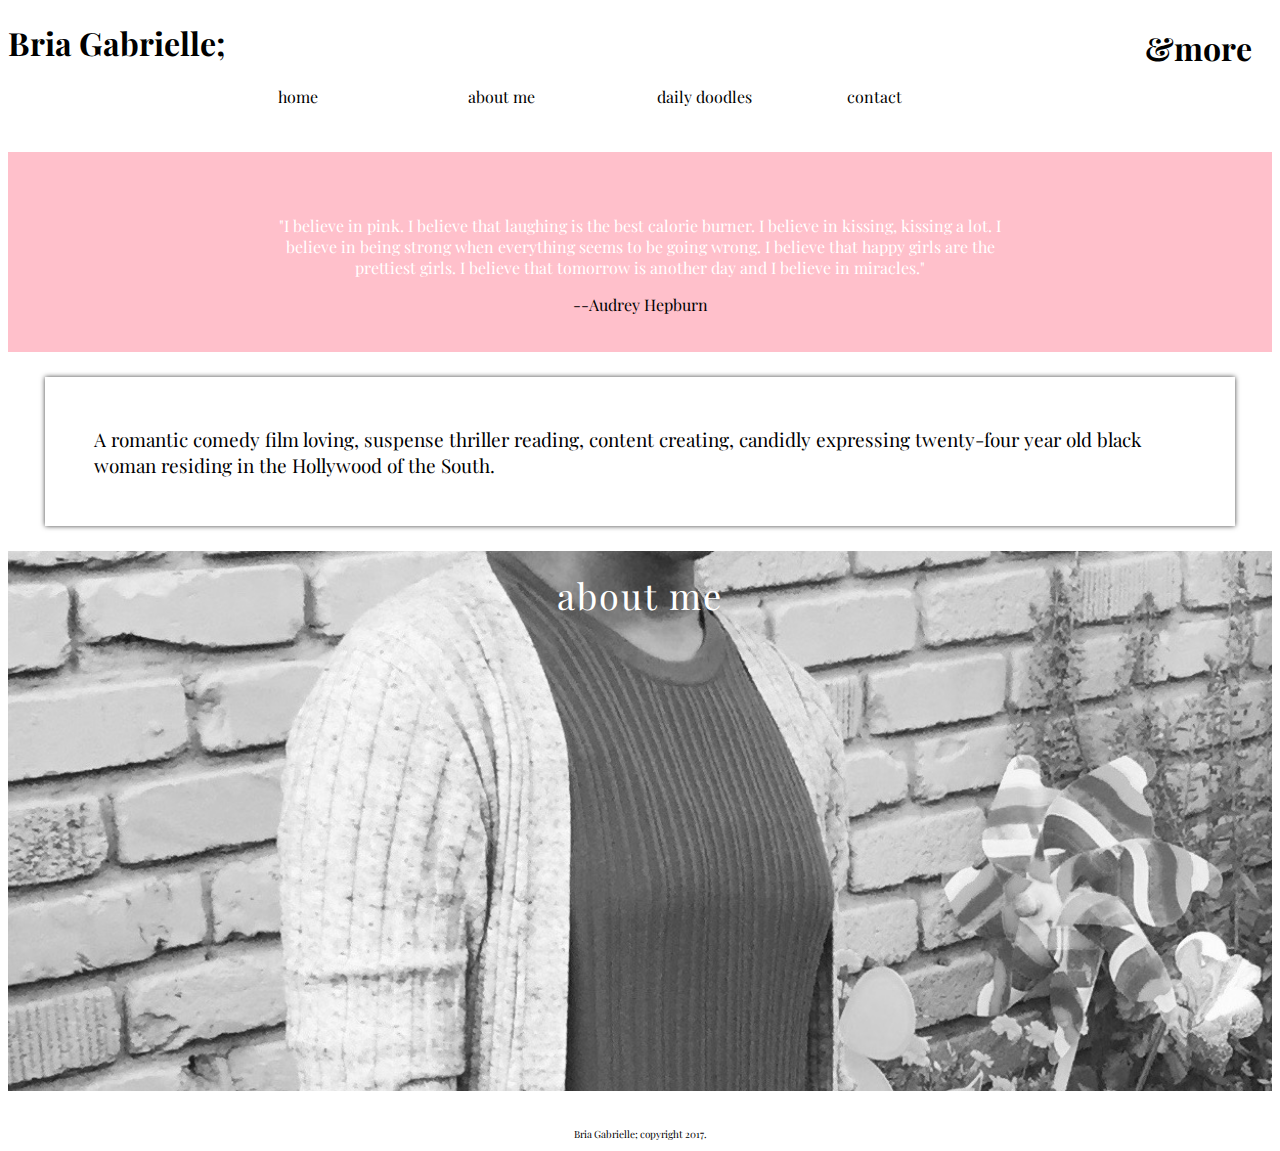
==== index.html @ 3db4755c "Change the 2017 copywright to website" ====
<!DOCTYPE html>
<html>
<head>
	<link rel="stylesheet" type="text/css" href="css/stylegab.css">
	<link href="https://fonts.googleapis.com/css?family=Cookie|Playfair+Display" rel="stylesheet">
	<title>Bria Gabrielle;</title>
</head>
<div id="layout">
<body>
	<header>
		<div class="main">
			<h1>Bria Gabrielle;</h1>
			<h1 class="icon"><a href="https://www.facebook.com/">&amp;more</a></h1>
		</div>

		<div id="navlist">
			<a class="option">home</a>
			<a class="option">about me</a>
			<a class="option">daily doodles</a>
			<a class="option">contact</a>
		</div>
	</header>

	<div class="quotebox">
		<p class="quote">
			"I believe in pink. I believe that laughing is the best calorie burner. I believe in kissing, kissing a lot. I believe in being strong when everything seems to be going wrong. I believe that happy girls are the prettiest girls. I believe that tomorrow is another day and I believe in miracles." <p>--Audrey Hepburn</p>
		</p>
	</div>
	<div class="container">
		<div class="about">
			<span class="cookie">A romantic comedy film loving, suspense thriller reading, content creating, candidly expressing twenty-four year old black woman residing in the Hollywood of the South.</span>
		</div>
	</div>
	<div class="parallax"> about me </div>
	<div>
		
	</div>
	<footer>
		<p>Bria Gabrielle; copyright 2017.</p>

	</footer>
</body>
</div>
</html>
---- css/stylegab.css ----
#layout {
	font-family:'Playfair Display', serif; 
}

.icon {
	float: right;
	margin-right: 20px;
	margin-top: -60px;
}
a{
	text-decoration: none;
	color: black;
}
#navlist {
	width: 60%;
	margin-left: 270px;
	display: block;
	height: 50px;
	font-family: 'Playfair Display', serif;
}
.option {
	display: block;
	float: left;
	width: 25%;
}
.quotebox {
	text-align: center;
	height: 200px;
	background-color: pink;
}
.quote {
	color: white;
	padding-top: 5%;
	padding-left: 20%;
	padding-right: 20%;
}
.cookie {
	font-size: 19px;
	text-align: center;
}
.container {
	background: white;
	overflow: hidden;
	padding: 2%;
}
.about {
	background: rgba(255,255,255,.8);
	width: 90%;
	margin: 0 auto;
	padding: 4%;
	box-shadow: 0 0 5px rgba(0,0,0,.75);
}
.parallax {
	background-image: url(../images/IMG_0116.jpg); 
	min-height: 500px;
	background-repeat: no-repeat;
	background-size: cover;
	background-attachment: fixed;
	font-size: 36px;
	color: white;
	text-align: center;
	letter-spacing: 2px;
	padding: 20px;

}
img {
	width: 100%;
}
footer {
	background-color: white;
	padding-top: 2%;
	font-size: 10px;
	text-align: center;
}
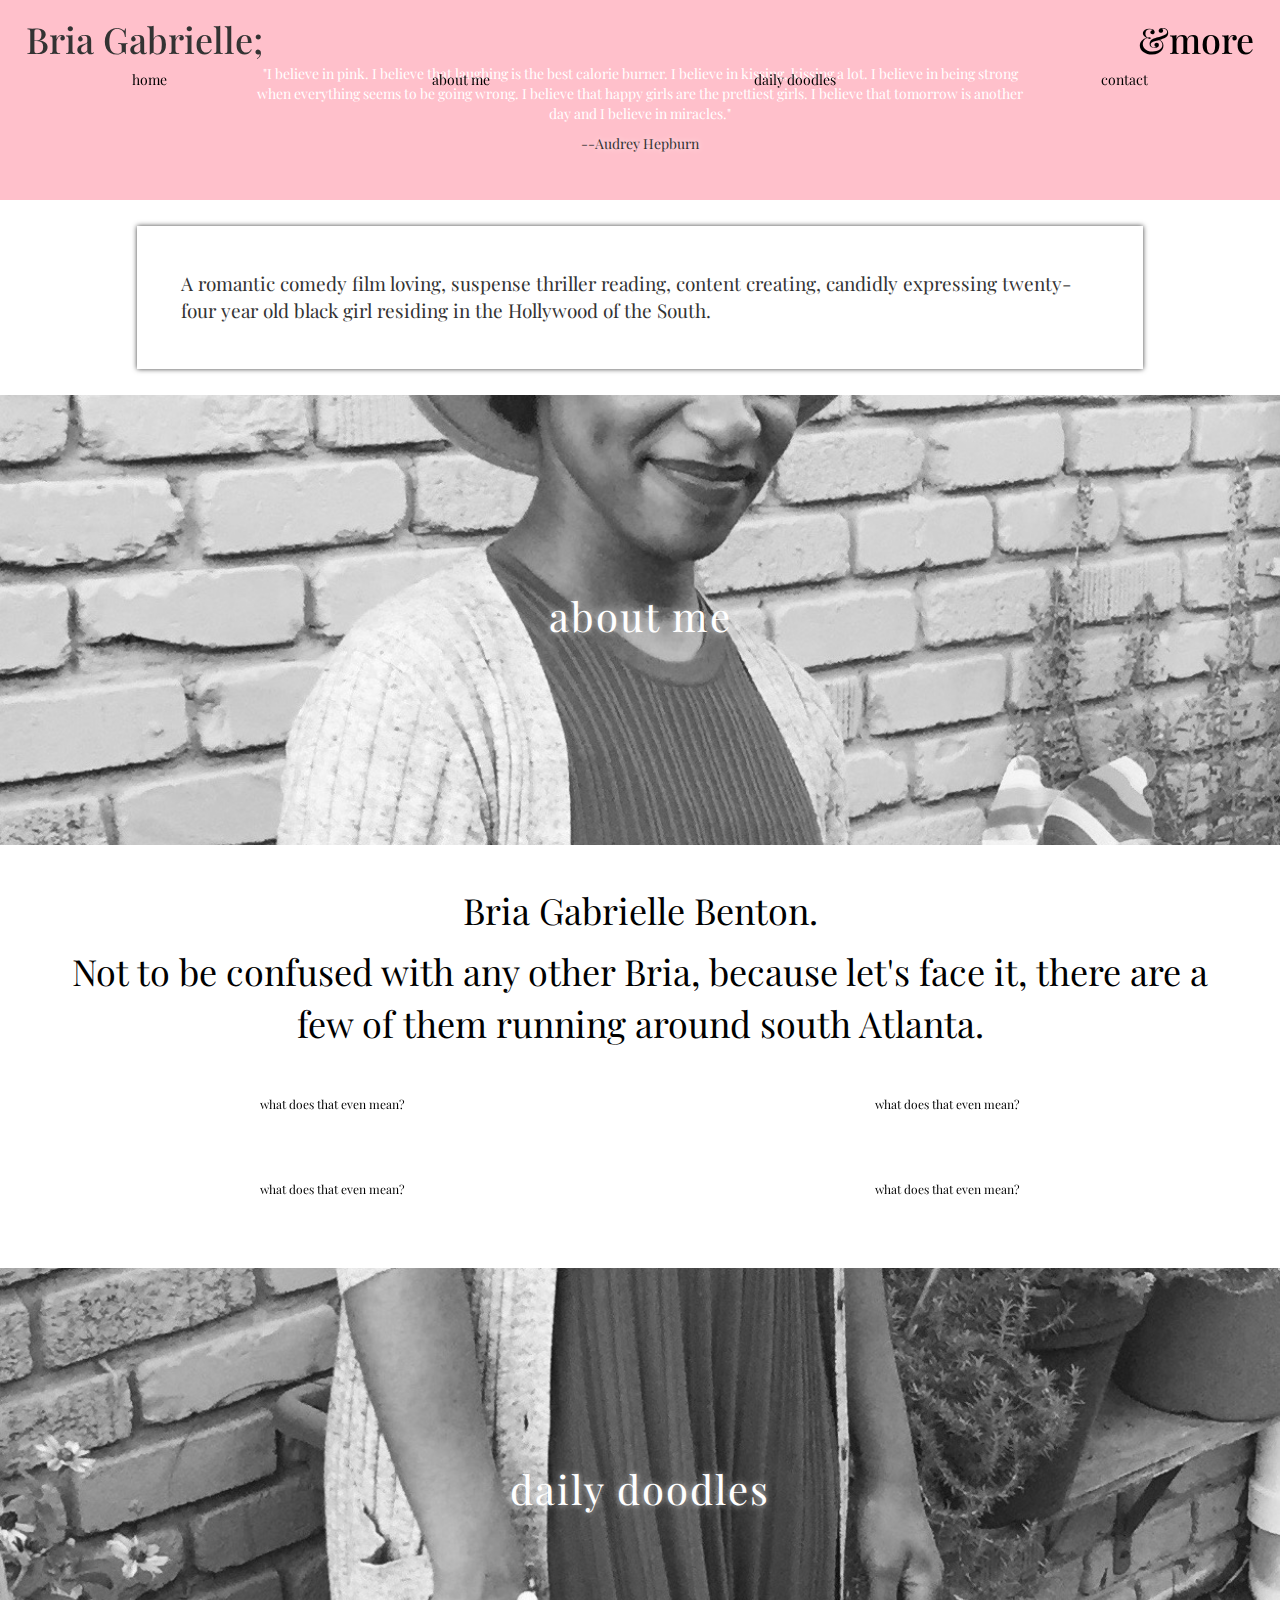
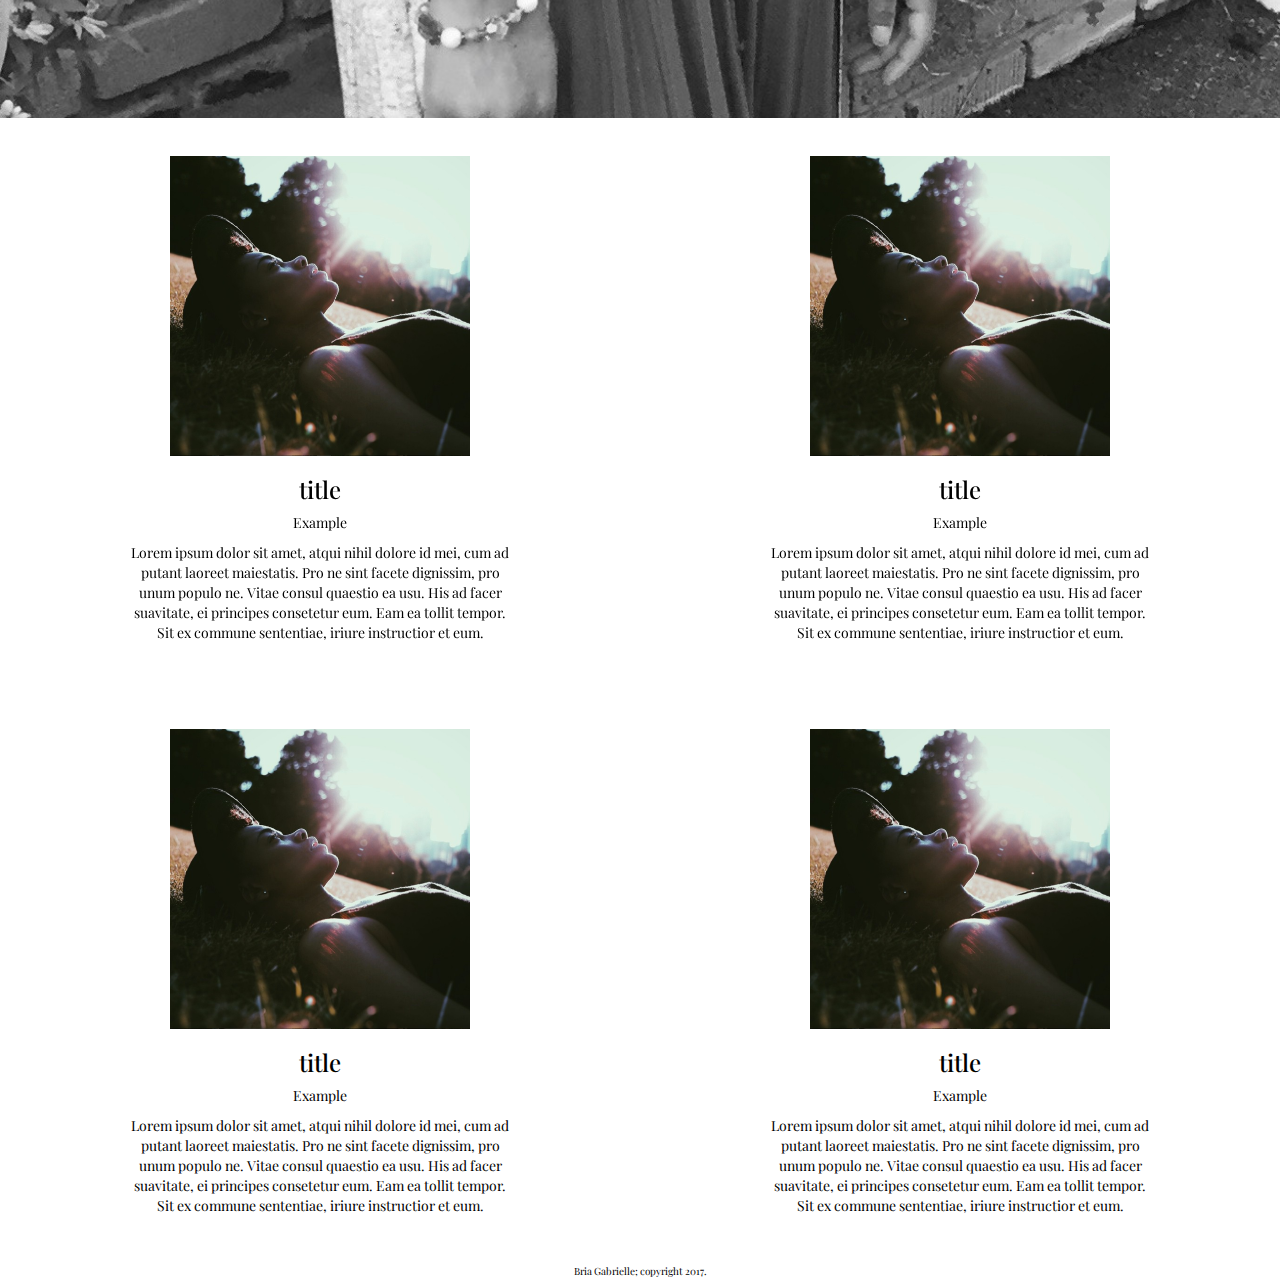
==== commit f42cbbf5: "Add images and  being tracking using git" ====
--- a/index.html
+++ b/index.html
@@ -1,44 +1,114 @@
 <!DOCTYPE html>
 <html>
 <head>
+	<link rel="stylesheet" href="https://maxcdn.bootstrapcdn.com/bootstrap/3.3.7/css/bootstrap.min.css" integrity="sha384-BVYiiSIFeK1dGmJRAkycuHAHRg32OmUcww7on3RYdg4Va+PmSTsz/K68vbdEjh4u" crossorigin="anonymous">
 	<link rel="stylesheet" type="text/css" href="css/stylegab.css">
 	<link href="https://fonts.googleapis.com/css?family=Cookie|Playfair+Display" rel="stylesheet">
+	<link rel="shortcut icon" type="image/x-icon" href="http://unsplash.it/100">
+	
 	<title>Bria Gabrielle;</title>
 </head>
-<div id="layout">
+
 <body>
-	<header>
-		<div class="main">
-			<h1>Bria Gabrielle;</h1>
+	<div class="header-cont">
+		<header>
+			<h1 class="Bria">Bria Gabrielle;</h1>
 			<h1 class="icon"><a href="https://www.facebook.com/">&amp;more</a></h1>
-		</div>
-
-		<div id="navlist">
-			<a class="option">home</a>
-			<a class="option">about me</a>
-			<a class="option">daily doodles</a>
-			<a class="option">contact</a>
-		</div>
-	</header>
+			<nav>
+				<a href="#top">home</a>
+				<a href="#about">about me</a>
+				<a href="#dailydoodles">daily doodles</a>
+				<a href="#contact">contact</a>
+			</nav>
+		</header>
+		
+	</div>
 
 	<div class="quotebox">
 		<p class="quote">
-			"I believe in pink. I believe that laughing is the best calorie burner. I believe in kissing, kissing a lot. I believe in being strong when everything seems to be going wrong. I believe that happy girls are the prettiest girls. I believe that tomorrow is another day and I believe in miracles." <p>--Audrey Hepburn</p>
+			"I believe in pink. I believe that laughing is the best calorie burner. I believe in kissing, kissing a lot. I believe in being strong when everything seems to be going wrong. I believe that happy girls are the prettiest girls. I believe that tomorrow is another day and I believe in miracles." <p class="author">--Audrey Hepburn</p>
 		</p>
 	</div>
+
 	<div class="container">
-		<div class="about">
-			<span class="cookie">A romantic comedy film loving, suspense thriller reading, content creating, candidly expressing twenty-four year old black woman residing in the Hollywood of the South.</span>
+		<div class="blurb">
+			<span class="quickbio">A romantic comedy film loving, suspense thriller reading, content creating, candidly expressing twenty-four year old black girl residing in the Hollywood of the South.</span>
 		</div>
 	</div>
-	<div class="parallax"> about me </div>
-	<div>
+
+	<a name="about">
+
+	<div class="parallax">
+		<div class="title">about me</div>
+	</div>
+	<div class="about">
+		<div class="intro">
+			<p>Bria Gabrielle Benton.</p> 
+			<p>Not to be confused with any other Bria, because let's face it, there are a few of them running around south Atlanta.
+			</p>
+			<div class="row">
+				<div class="hats dramaqueen post col-xs-12 col-sm-6">
+					<img src="">
+					<p>what does that even mean?</p>
+				</div>
+				<div class="hats moviebuff post col-xs-12 col-sm-6">
+					<img src="">
+					<p>what does that even mean?</p>
+				</div> 
+				<div class="hats romantic post col-xs-12 col-sm-6">
+					<img src="">
+					<p>what does that even mean?</p>
+				</div>
+				<div class="hats worldly post col-xs-12 col-sm-6">
+					<img src="">
+					<p>what does that even mean?</p>
+				</div>
+			</div>
+
+		</div>
+
+	</div>
+
+	<a name="dailydoodles">
+
+	<div class="parallax">
+		<div class="title">daily doodles</div>
+	</div>
+
+	<section class="blogcontainer">
 		
-	</div>
+		<article class="blogpost col-md-6">
+			<div class="image"><img src= "images/kayla.png" height="300px" width="300px"></div>
+			<h3>title</h3>
+			<p class="subhead">Example</p>
+			<p class="content">Lorem ipsum dolor sit amet, atqui nihil dolore id mei, cum ad putant laoreet maiestatis. Pro ne sint facete dignissim, pro unum populo ne. Vitae consul quaestio ea usu. His ad facer suavitate, ei principes consetetur eum. Eam ea tollit tempor. Sit ex commune sententiae, iriure instructior et eum.</p>
+		</article>
+
+		<article class="blogpost col-md-6">
+			<div class="image"><img src= "images/kayla.png" height="300px" width="300px"></div>
+			<h3>title</h3>
+			<p class="subhead">Example</p>
+			<p class="content">Lorem ipsum dolor sit amet, atqui nihil dolore id mei, cum ad putant laoreet maiestatis. Pro ne sint facete dignissim, pro unum populo ne. Vitae consul quaestio ea usu. His ad facer suavitate, ei principes consetetur eum. Eam ea tollit tempor. Sit ex commune sententiae, iriure instructior et eum.</p>
+		</article>
+
+		<article class="blogpost col-md-6">
+			<div class="image"><img src= "images/kayla.png" height="300px" width="300px"></div>
+			<h3>title</h3>
+			<p class="subhead">Example</p>
+			<p class="content">Lorem ipsum dolor sit amet, atqui nihil dolore id mei, cum ad putant laoreet maiestatis. Pro ne sint facete dignissim, pro unum populo ne. Vitae consul quaestio ea usu. His ad facer suavitate, ei principes consetetur eum. Eam ea tollit tempor. Sit ex commune sententiae, iriure instructior et eum.</p>
+		</article>
+
+		<article class="blogpost col-md-6">
+			<div class="image"><img src= "images/kayla.png" height="300px" width="300px"></div>
+			<h3>title</h3>
+			<p class="subhead">Example</p>
+			<p class="content">Lorem ipsum dolor sit amet, atqui nihil dolore id mei, cum ad putant laoreet maiestatis. Pro ne sint facete dignissim, pro unum populo ne. Vitae consul quaestio ea usu. His ad facer suavitate, ei principes consetetur eum. Eam ea tollit tempor. Sit ex commune sententiae, iriure instructior et eum.</p>
+		</article>
+	</section>
+
 	<footer>
 		<p>Bria Gabrielle; copyright 2017.</p>
 
 	</footer>
 </body>
-</div>
 </html>--- a/css/stylegab.css
+++ b/css/stylegab.css
@@ -1,27 +1,46 @@
-#layout {
+body {
 	font-family:'Playfair Display', serif; 
 }
-
+.Bria {
+	float:left;
+	padding-left: 2%;
+}
 .icon {
 	float: right;
-	margin-right: 20px;
-	margin-top: -60px;
+	position: relative;
+	margin-top: 20px;
+	padding-right: 2%;
 }
+
+.header-cont {
+	position: fixed;
+	top: 0;
+	width: 100%;
+}
+
 a{
 	text-decoration: none;
 	color: black;
 }
-#navlist {
-	width: 60%;
-	margin-left: 270px;
-	display: block;
-	height: 50px;
-	font-family: 'Playfair Display', serif;
+a:unvisited {
+	color: black;
+	text-decoration: none;
 }
-.option {
-	display: block;
-	float: left;
-	width: 25%;
+a:visited {
+	color: black;
+	text-decoration: none;
+}
+a:hover {
+	color: black;
+	text-decoration: none;
+}
+header {
+	margin: 0 auto;
+}
+nav {
+	clear: both;
+	display: flex;
+	justify-content: space-around;
 }
 .quotebox {
 	text-align: center;
@@ -34,7 +53,10 @@
 	padding-left: 20%;
 	padding-right: 20%;
 }
-.cookie {
+.author {
+	text-shadow: 0px 0px 6px rgba(255,255,255,0.7);
+}
+.quickbio {
 	font-size: 19px;
 	text-align: center;
 }
@@ -43,7 +65,7 @@
 	overflow: hidden;
 	padding: 2%;
 }
-.about {
+.blurb {
 	background: rgba(255,255,255,.8);
 	width: 90%;
 	margin: 0 auto;
@@ -52,23 +74,47 @@
 }
 .parallax {
 	background-image: url(../images/IMG_0116.jpg); 
-	min-height: 500px;
+	min-height: 450px;
 	background-repeat: no-repeat;
 	background-size: cover;
 	background-attachment: fixed;
-	font-size: 36px;
+}
+.title {
+	font-size: 40px;
 	color: white;
 	text-align: center;
 	letter-spacing: 2px;
+	padding: 15%;
+	text-shadow: 0px 0px 6px rgba(255,255,255,0.7);
+}
+.about {
+	text-align: center;
 	padding: 20px;
-
 }
-img {
-	width: 100%;
+.intro {
+	font-size: 36px;
+	padding: 20px;
+	/*color: pink;*/
 }
+.hats {
+	padding: 20px;
+}
+.post {
+	font-size: 12px;
+	font-family: 
+}
+.blogpost {
+	padding: 3%;
+	width: 0 auto;
+	margin: 0 auto;
+	text-align: center;
+	padding-left: 10%;
+	padding-right: 10%;
+}	
 footer {
 	background-color: white;
 	padding-top: 2%;
 	font-size: 10px;
 	text-align: center;
-}+}
+
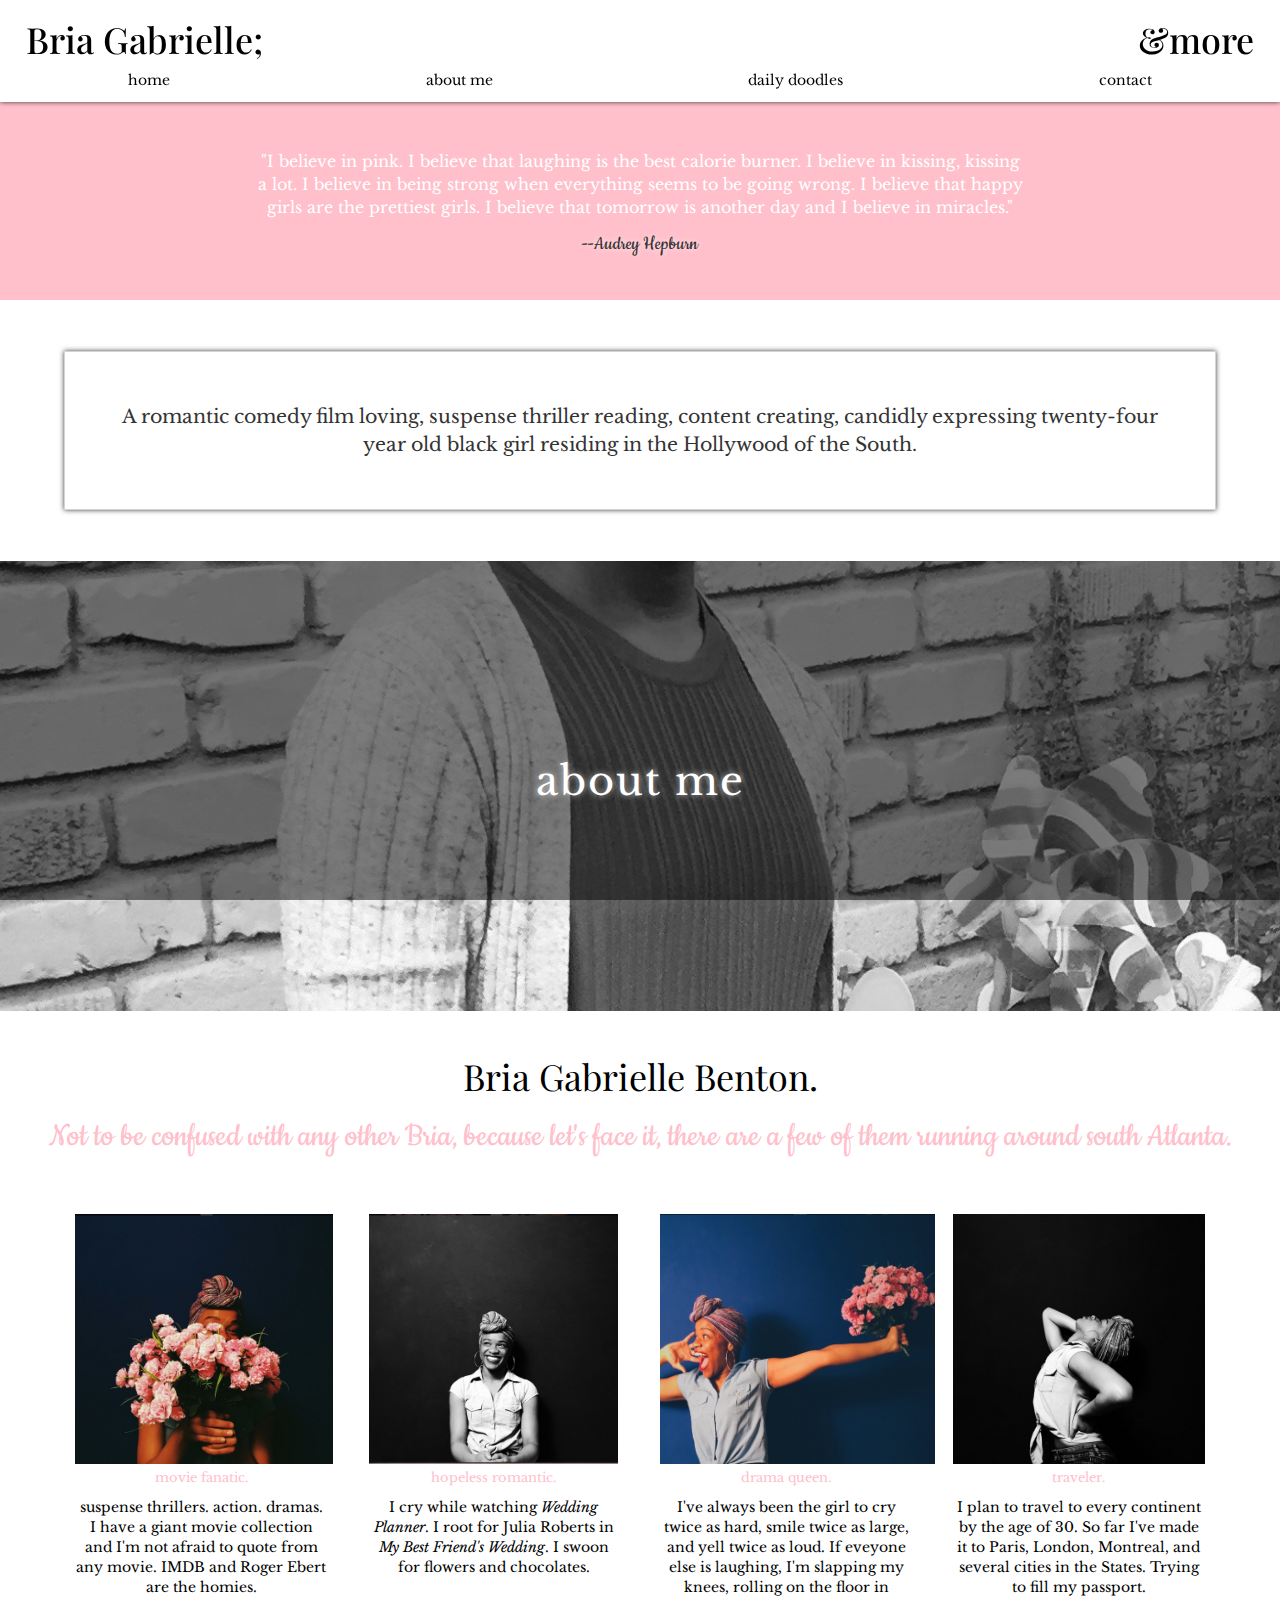
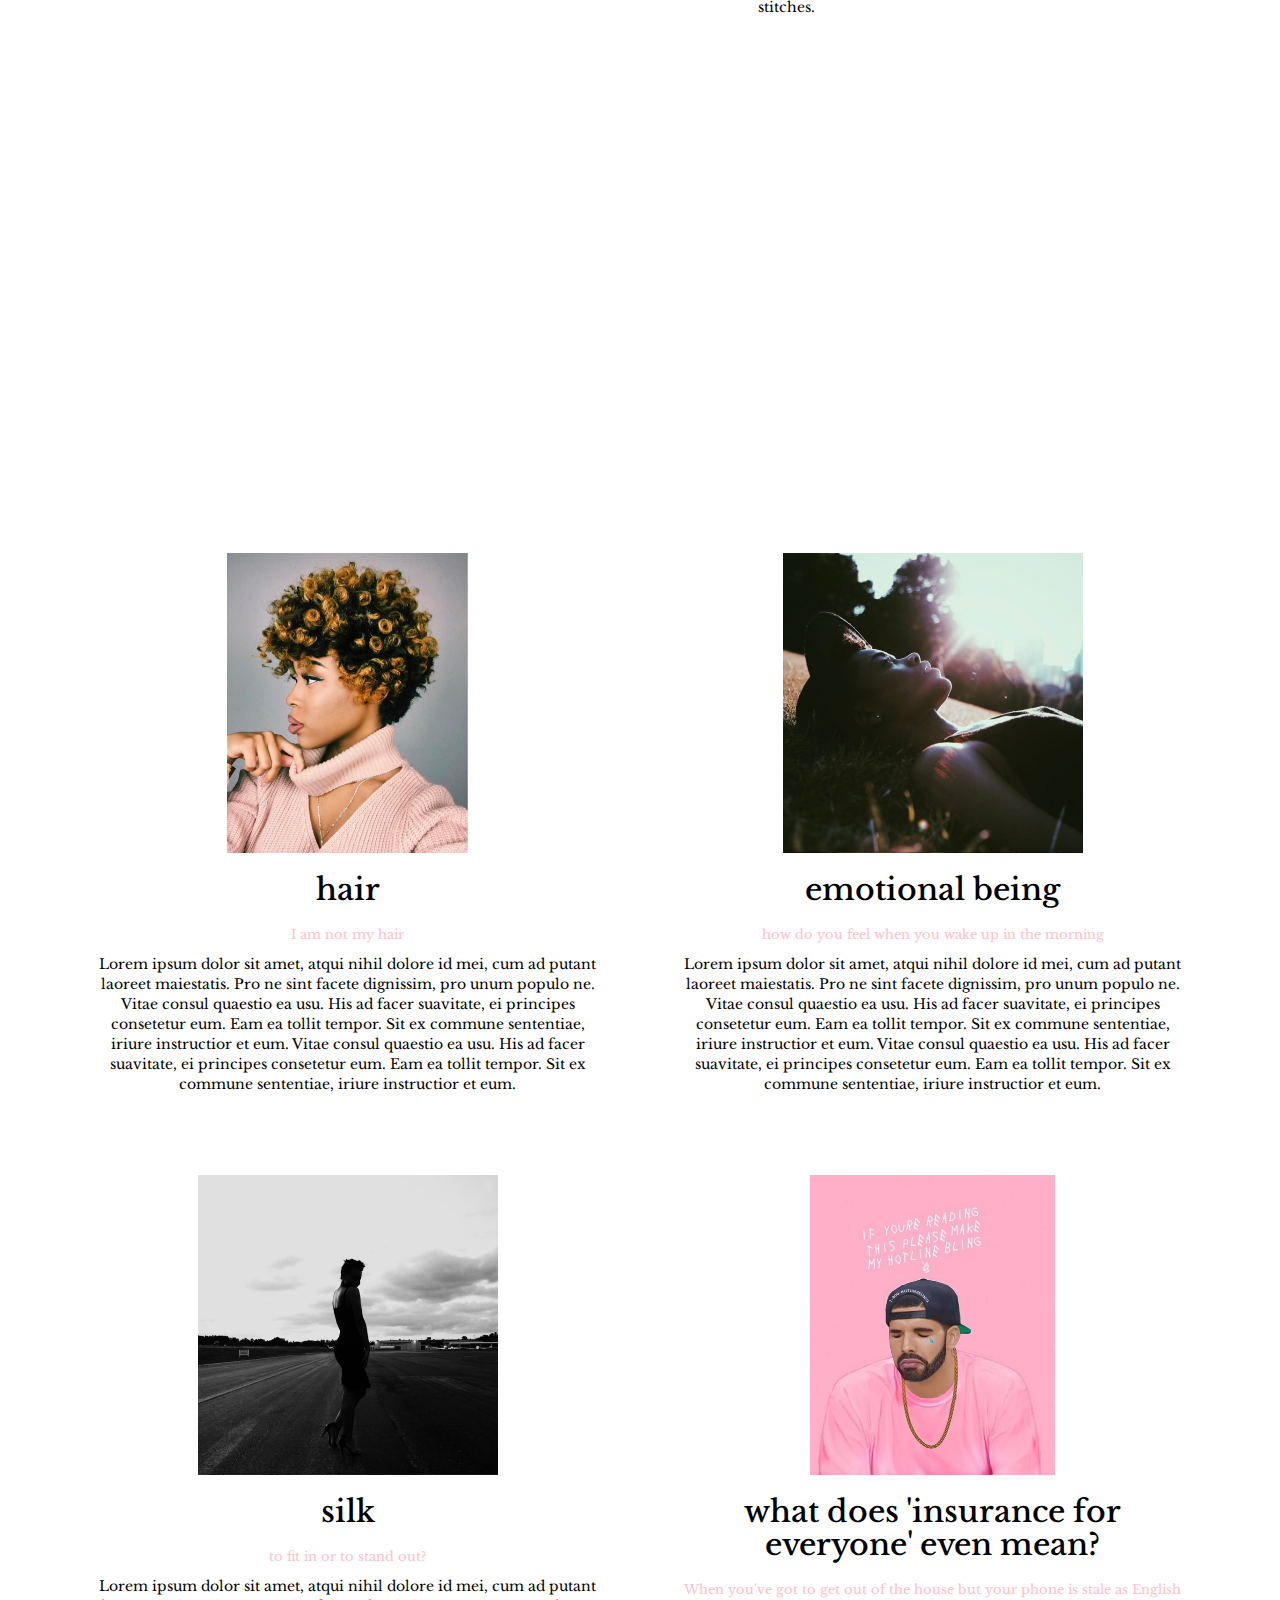
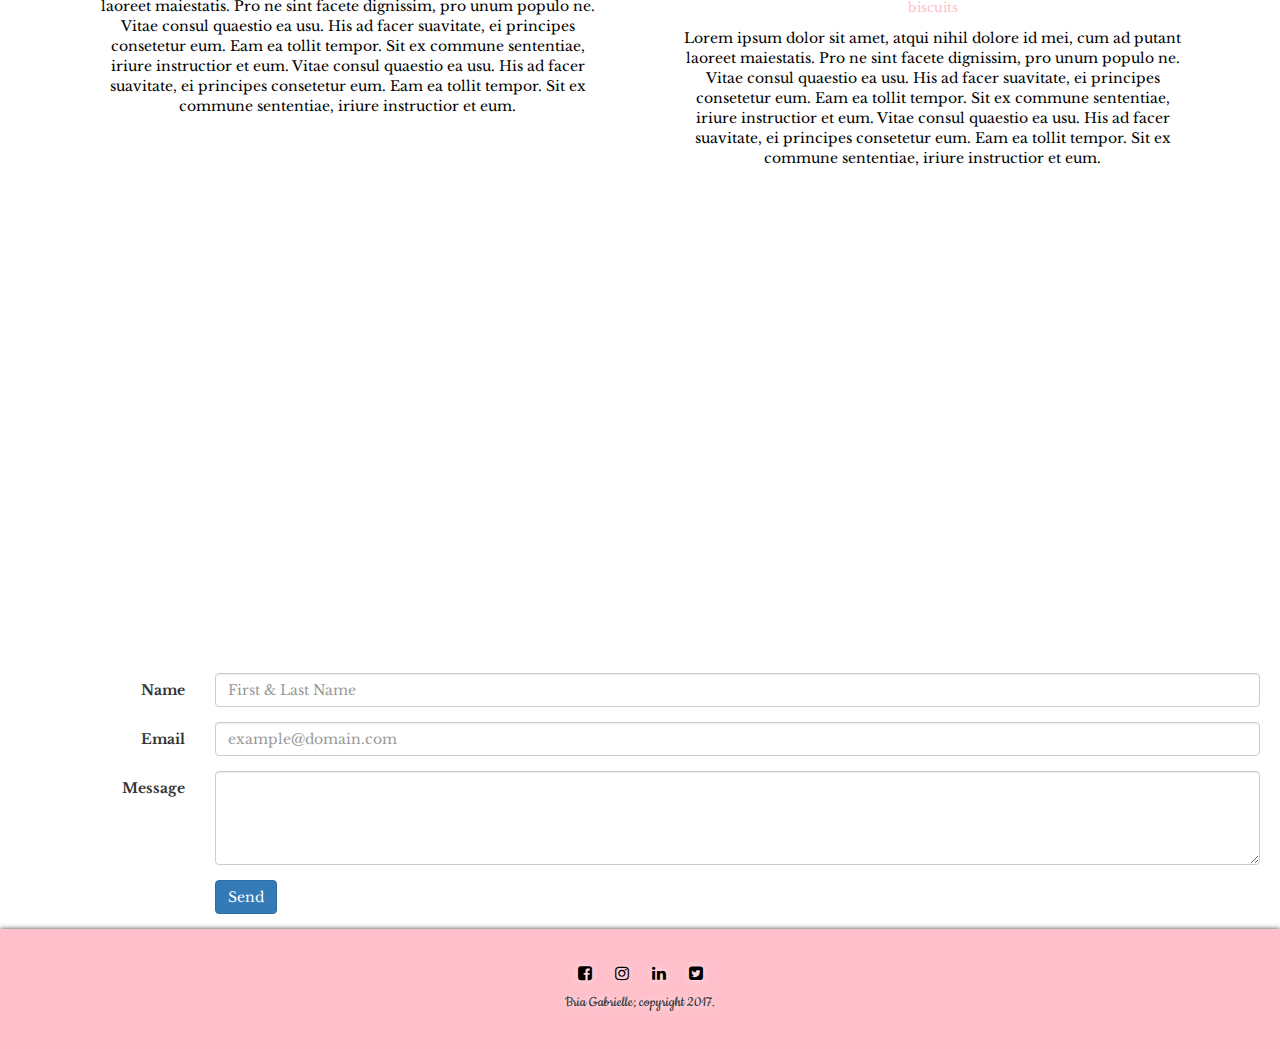
==== commit db8a0820: "final commit" ====
--- a/index.html
+++ b/index.html
@@ -3,22 +3,31 @@
 <head>
 	<link rel="stylesheet" href="https://maxcdn.bootstrapcdn.com/bootstrap/3.3.7/css/bootstrap.min.css" integrity="sha384-BVYiiSIFeK1dGmJRAkycuHAHRg32OmUcww7on3RYdg4Va+PmSTsz/K68vbdEjh4u" crossorigin="anonymous">
 	<link rel="stylesheet" type="text/css" href="css/stylegab.css">
-	<link href="https://fonts.googleapis.com/css?family=Cookie|Playfair+Display" rel="stylesheet">
+	<link href="https://fonts.googleapis.com/css?family=Cookie|Libre+Baskerville|Playfair+Display" rel="stylesheet">
 	<link rel="shortcut icon" type="image/x-icon" href="http://unsplash.it/100">
+	<link rel="stylesheet" href="css/font-awesome/css/font-awesome.min.css"> 
+	<script
+  src="http://code.jquery.com/jquery-3.1.1.js"
+  integrity="sha256-16cdPddA6VdVInumRGo6IbivbERE8p7CQR3HzTBuELA="
+  crossorigin="anonymous"></script>
+  <script type="text/javascript" src="js/script.js"></script>
 	
 	<title>Bria Gabrielle;</title>
 </head>
 
 <body>
+
+	<a name="top">
+
 	<div class="header-cont">
 		<header>
 			<h1 class="Bria">Bria Gabrielle;</h1>
 			<h1 class="icon"><a href="https://www.facebook.com/">&amp;more</a></h1>
 			<nav>
-				<a href="#top">home</a>
-				<a href="#about">about me</a>
-				<a href="#dailydoodles">daily doodles</a>
-				<a href="#contact">contact</a>
+				<a class="navBar" href="#top">home</a>
+				<a class="navBar" href="#about">about me</a>
+				<a class="navBar" href="#dailydoodles">daily doodles</a>
+				<a class="navBar" href="#contact">contact</a>
 			</nav>
 		</header>
 		
@@ -26,89 +35,143 @@
 
 	<div class="quotebox">
 		<p class="quote">
-			"I believe in pink. I believe that laughing is the best calorie burner. I believe in kissing, kissing a lot. I believe in being strong when everything seems to be going wrong. I believe that happy girls are the prettiest girls. I believe that tomorrow is another day and I believe in miracles." <p class="author">--Audrey Hepburn</p>
+			"I believe in pink. I believe that laughing is the best calorie burner. I believe in kissing, kissing a lot. I believe in being strong when everything seems to be going wrong. I believe that happy girls are the prettiest girls. I believe that tomorrow is another day and I believe in miracles." 
+			<p class="author">--Audrey Hepburn</p>
 		</p>
 	</div>
 
-	<div class="container">
+	<div>
 		<div class="blurb">
-			<span class="quickbio">A romantic comedy film loving, suspense thriller reading, content creating, candidly expressing twenty-four year old black girl residing in the Hollywood of the South.</span>
+			<div class="quickbio">A romantic comedy film loving, suspense thriller reading, content creating, candidly expressing twenty-four year old black girl residing in the Hollywood of the South.</div>
 		</div>
 	</div>
 
 	<a name="about">
 
-	<div class="parallax">
+	<div class="aboutparallax">
 		<div class="title">about me</div>
 	</div>
 	<div class="about">
 		<div class="intro">
 			<p>Bria Gabrielle Benton.</p> 
-			<p>Not to be confused with any other Bria, because let's face it, there are a few of them running around south Atlanta.
+			<p class="cursive">Not to be confused with any other Bria, because let's face it, there are a few of them running around south Atlanta.
 			</p>
-			<div class="row">
-				<div class="hats dramaqueen post col-xs-12 col-sm-6">
-					<img src="">
-					<p>what does that even mean?</p>
-				</div>
-				<div class="hats moviebuff post col-xs-12 col-sm-6">
-					<img src="">
-					<p>what does that even mean?</p>
-				</div> 
-				<div class="hats romantic post col-xs-12 col-sm-6">
-					<img src="">
-					<p>what does that even mean?</p>
-				</div>
-				<div class="hats worldly post col-xs-12 col-sm-6">
-					<img src="">
-					<p>what does that even mean?</p>
+
+		</div>
+			<div class="container">
+				<div class="row">
+					<div class="hats moviebuff post col-md-3 col-xs-12 col-sm-6">
+						<img src="images/color_flower.png" height="250">
+						<p class="subhead">movie fanatic.</p>
+						<p>suspense thrillers. action. dramas. I have a giant movie collection and I'm not afraid to quote from any movie. IMDB and Roger Ebert are the homies. </p>
+					</div> 
+					<div class="hats romantic post col-md-3 col-xs-12 col-sm-6">
+						<img src="images/bw_smile.png" height="250">
+						<p class="subhead">hopeless romantic.</p>
+						<p>I cry while watching <i>Wedding Planner</i>. I root for Julia Roberts in <i>My Best Friend's Wedding</i>. I swoon for flowers and chocolates. </p>
+					</div>
+					<div class="hats dramaqueen post col-md-3 col-xs-12 col-sm-6">
+						<img src="images/color_excite.png" height="250" width="275">
+						<p class="subhead">drama queen.</p>
+						<p>
+						I've always been the girl to cry twice as hard, smile twice as large, and yell twice as loud. If eveyone else is laughing, I'm slapping my knees, rolling on the floor in stitches. 
+						</p>
+					</div>
+					<div class="hats worldly post col-md-3 col-xs-12 col-sm-6">
+						<img src="images/bw_up.png" height="250">
+						<p class="subhead">traveler.</p>
+						<p>I plan to travel to every continent by the age of 30. So far I've made it to Paris, London, Montreal, and several cities in the States. Trying to fill my passport.</p>
+					</div>
 				</div>
 			</div>
-
-		</div>
-
 	</div>
 
 	<a name="dailydoodles">
 
-	<div class="parallax">
+	<div class="doodleparallax">
 		<div class="title">daily doodles</div>
 	</div>
 
-	<section class="blogcontainer">
-		
+	<section class="container">
+		<div class="row">
 		<article class="blogpost col-md-6">
-			<div class="image"><img src= "images/kayla.png" height="300px" width="300px"></div>
-			<h3>title</h3>
-			<p class="subhead">Example</p>
-			<p class="content">Lorem ipsum dolor sit amet, atqui nihil dolore id mei, cum ad putant laoreet maiestatis. Pro ne sint facete dignissim, pro unum populo ne. Vitae consul quaestio ea usu. His ad facer suavitate, ei principes consetetur eum. Eam ea tollit tempor. Sit ex commune sententiae, iriure instructior et eum.</p>
+			<div class="image"><img src= "images/hair.png" height="300px"></div>
+			<h2>hair</h2>
+			<p class="subhead">I am not my hair</p>
+			<p class="content">Lorem ipsum dolor sit amet, atqui nihil dolore id mei, cum ad putant laoreet maiestatis. Pro ne sint facete dignissim, pro unum populo ne. Vitae consul quaestio ea usu. His ad facer suavitate, ei principes consetetur eum. Eam ea tollit tempor. Sit ex commune sententiae, iriure instructior et eum. Vitae consul quaestio ea usu. His ad facer suavitate, ei principes consetetur eum. Eam ea tollit tempor. Sit ex commune sententiae, iriure instructior et eum.</p>
 		</article>
 
 		<article class="blogpost col-md-6">
 			<div class="image"><img src= "images/kayla.png" height="300px" width="300px"></div>
-			<h3>title</h3>
-			<p class="subhead">Example</p>
-			<p class="content">Lorem ipsum dolor sit amet, atqui nihil dolore id mei, cum ad putant laoreet maiestatis. Pro ne sint facete dignissim, pro unum populo ne. Vitae consul quaestio ea usu. His ad facer suavitate, ei principes consetetur eum. Eam ea tollit tempor. Sit ex commune sententiae, iriure instructior et eum.</p>
+			<h2>emotional being</h2>
+			<p class="subhead">how do you feel when you wake up in the morning</p>
+			<p class="content">Lorem ipsum dolor sit amet, atqui nihil dolore id mei, cum ad putant laoreet maiestatis. Pro ne sint facete dignissim, pro unum populo ne. Vitae consul quaestio ea usu. His ad facer suavitate, ei principes consetetur eum. Eam ea tollit tempor. Sit ex commune sententiae, iriure instructior et eum. Vitae consul quaestio ea usu. His ad facer suavitate, ei principes consetetur eum. Eam ea tollit tempor. Sit ex commune sententiae, iriure instructior et eum.</p>
 		</article>
 
 		<article class="blogpost col-md-6">
-			<div class="image"><img src= "images/kayla.png" height="300px" width="300px"></div>
-			<h3>title</h3>
-			<p class="subhead">Example</p>
-			<p class="content">Lorem ipsum dolor sit amet, atqui nihil dolore id mei, cum ad putant laoreet maiestatis. Pro ne sint facete dignissim, pro unum populo ne. Vitae consul quaestio ea usu. His ad facer suavitate, ei principes consetetur eum. Eam ea tollit tempor. Sit ex commune sententiae, iriure instructior et eum.</p>
+			<div class="image"><img src= "images/kayla-black.png" height="300px" width="300px"></div>
+			<h2>silk</h2>
+			<p class="subhead">to fit in or to stand out?</p>
+			<p class="content">Lorem ipsum dolor sit amet, atqui nihil dolore id mei, cum ad putant laoreet maiestatis. Pro ne sint facete dignissim, pro unum populo ne. Vitae consul quaestio ea usu. His ad facer suavitate, ei principes consetetur eum. Eam ea tollit tempor. Sit ex commune sententiae, iriure instructior et eum. Vitae consul quaestio ea usu. His ad facer suavitate, ei principes consetetur eum. Eam ea tollit tempor. Sit ex commune sententiae, iriure instructior et eum.</p>
 		</article>
 
 		<article class="blogpost col-md-6">
-			<div class="image"><img src= "images/kayla.png" height="300px" width="300px"></div>
-			<h3>title</h3>
-			<p class="subhead">Example</p>
-			<p class="content">Lorem ipsum dolor sit amet, atqui nihil dolore id mei, cum ad putant laoreet maiestatis. Pro ne sint facete dignissim, pro unum populo ne. Vitae consul quaestio ea usu. His ad facer suavitate, ei principes consetetur eum. Eam ea tollit tempor. Sit ex commune sententiae, iriure instructior et eum.</p>
+			<div class="image"><img src= "images/hotline-bling.png" height="300px"></div>
+			<h2>what does 'insurance for everyone' even mean?</h2>
+			<p class="subhead">When you've got to get out of the house but your phone is stale as English biscuits</p>
+			<p class="content">Lorem ipsum dolor sit amet, atqui nihil dolore id mei, cum ad putant laoreet maiestatis. Pro ne sint facete dignissim, pro unum populo ne. Vitae consul quaestio ea usu. His ad facer suavitate, ei principes consetetur eum. Eam ea tollit tempor. Sit ex commune sententiae, iriure instructior et eum. Vitae consul quaestio ea usu. His ad facer suavitate, ei principes consetetur eum. Eam ea tollit tempor. Sit ex commune sententiae, iriure instructior et eum.</p>
 		</article>
+
+		</div>
 	</section>
+	<a name="contact"></a>
+
+	<div class="contactparallax">
+		<div class="title">contact me</div>
+	</div>
+
+	<form class="form-horizontal" role="form" method="post" action="index.php">
+		<div class="form-group">
+			<label for="name" class="col-sm-2 control-label">Name</label>
+			<div class="col-sm-10">
+				<input type="text" class="form-control" id="name" name="name" placeholder="First & Last Name" value="">
+			</div>
+		</div>
+		<div class="form-group">
+			<label for="email" class="col-sm-2 control-label">Email</label>
+			<div class="col-sm-10">
+				<input type="email" class="form-control" id="email" name="email" placeholder="example@domain.com" value="">
+			</div>
+		</div>
+		<div class="form-group">
+			<label for="message" class="col-sm-2 control-label">Message</label>
+			<div class="col-sm-10">
+				<textarea class="form-control" rows="4" name="message"></textarea>
+			</div>
+		</div>
+		<div class="form-group">
+			<div class="col-sm-10 col-sm-offset-2">
+				<input id="submit" name="submit" type="submit" value="Send" class="btn btn-primary">
+			</div>
+		</div>	
+	</form>
 
 	<footer>
-		<p>Bria Gabrielle; copyright 2017.</p>
-
+		<div class="socialmedia">
+			<a href="https://www.facebook.com/briabenton316">
+				<i class="fa fa-facebook-square social" aria-hidden="true"></i>
+			</a>
+			<a href="https://www.instagram.com/herdiscretion/">
+				<i class="fa fa-instagram social" aria-hidden="true"></i>
+			</a>
+			<a href="https://www.linkedin.com/in/briabenton316">
+				<i class="fa fa-linkedin social" aria-hidden="true"></i>
+			</a>
+			<a href="https://twitter.com/herdiscretion">
+				<i class="fa fa-twitter-square social" aria-hidden="true"></i>
+			</a>
+			<p>Bria Gabrielle; copyright 2017.</p>
+		</div>
 	</footer>
 </body>
 </html>--- a/css/stylegab.css
+++ b/css/stylegab.css
@@ -1,23 +1,23 @@
 body {
-	font-family:'Playfair Display', serif; 
+	font-family: 'Libre Baskerville', serif;
+}
+.header-cont {
+	position: fixed;
+	top: 0;
+	width: 100%;
 }
 .Bria {
 	float:left;
 	padding-left: 2%;
+	font-family:'Playfair Display', serif;
 }
 .icon {
 	float: right;
 	position: relative;
 	margin-top: 20px;
 	padding-right: 2%;
+	font-family:'Playfair Display', serif;
 }
-
-.header-cont {
-	position: fixed;
-	top: 0;
-	width: 100%;
-}
-
 a{
 	text-decoration: none;
 	color: black;
@@ -31,11 +31,14 @@
 	text-decoration: none;
 }
 a:hover {
-	color: black;
+	color: pink;
 	text-decoration: none;
 }
 header {
 	margin: 0 auto;
+	background-color: white;
+	box-shadow: 0 0 5px rgba(0,0,0,.75);
+	padding-bottom: 1%;	
 }
 nav {
 	clear: both;
@@ -43,37 +46,51 @@
 	justify-content: space-around;
 }
 .quotebox {
+	margin-top: 100px;
 	text-align: center;
-	height: 200px;
+	min-height: 200px;
 	background-color: pink;
 }
 .quote {
 	color: white;
-	padding-top: 5%;
+	padding-top: 50px;
 	padding-left: 20%;
 	padding-right: 20%;
+	font-size: 16px;
 }
 .author {
 	text-shadow: 0px 0px 6px rgba(255,255,255,0.7);
+	font-size: 21px;
+	font-family: 'Cookie', cursive;
 }
 .quickbio {
 	font-size: 19px;
 	text-align: center;
 }
-.container {
-	background: white;
-	overflow: hidden;
-	padding: 2%;
-}
 .blurb {
 	background: rgba(255,255,255,.8);
 	width: 90%;
-	margin: 0 auto;
+	margin: 4% auto;
 	padding: 4%;
 	box-shadow: 0 0 5px rgba(0,0,0,.75);
+	border: lightgrey solid 1px;
 }
-.parallax {
-	background-image: url(../images/IMG_0116.jpg); 
+.aboutparallax {
+	background-image: linear-gradient( rgba(0, 0, 0, 0.5), rgba(0, 0, 0, 0.5) ), url(../images/IMG_0116.jpg); 
+	min-height: 450px;
+	background-repeat: no-repeat;
+	background-size: cover;
+	background-attachment: fixed;
+}
+.doodleparallax {
+	background-image: linear-gradient( rgba(0, 0, 0, 0.5), rgba(0, 0, 0, 0.5) ), url(../images/pinkdoodle.jpg); 
+	min-height: 450px;
+	background-repeat: no-repeat;
+	background-size: cover;
+	background-attachment: fixed;
+}
+.contactparallax {
+	background-image: linear-gradient( rgba(0, 0, 0, 0.5), rgba(0, 0, 0, 0.5) ), url(../images/bwabout.jpg); 
 	min-height: 450px;
 	background-repeat: no-repeat;
 	background-size: cover;
@@ -90,31 +107,59 @@
 .about {
 	text-align: center;
 	padding: 20px;
+	color: black;
 }
 .intro {
 	font-size: 36px;
 	padding: 20px;
-	/*color: pink;*/
+	font-family:'Playfair Display', serif;
+}
+.cursive {
+	font-family: 'Cookie', cursive;
+	color: pink;
+}
+.container {
+	position: relative;
+	z-index: -1;
 }
 .hats {
 	padding: 20px;
 }
 .post {
-	font-size: 12px;
-	font-family: 
+	font-size: 14px;
+}
+.subhead {
+	color: pink;
+	padding-top: 2%;
+	font-size: 13px;
 }
 .blogpost {
+	color: black;
 	padding: 3%;
 	width: 0 auto;
 	margin: 0 auto;
 	text-align: center;
-	padding-left: 10%;
-	padding-right: 10%;
 }	
+.contactme {
+	padding: 10%;
+	display: block;
+	margin: 0 auto;
+	position: relative;
+}
+.form-horizontal {
+	padding-top: 10px;
+	padding-right: 20px;
+}
 footer {
-	background-color: white;
+	background-color: pink;
 	padding-top: 2%;
-	font-size: 10px;
+	padding-bottom: 2%;
+	font-size: 16px;
 	text-align: center;
+	font-family: 'Cookie', cursive;
+	box-shadow: 0 0 5px rgba(0,0,0,.75);
+	text-shadow: 0px 0px 6px rgba(255,255,255,0.7);
 }
-
+.social {
+	padding:10px;
+}
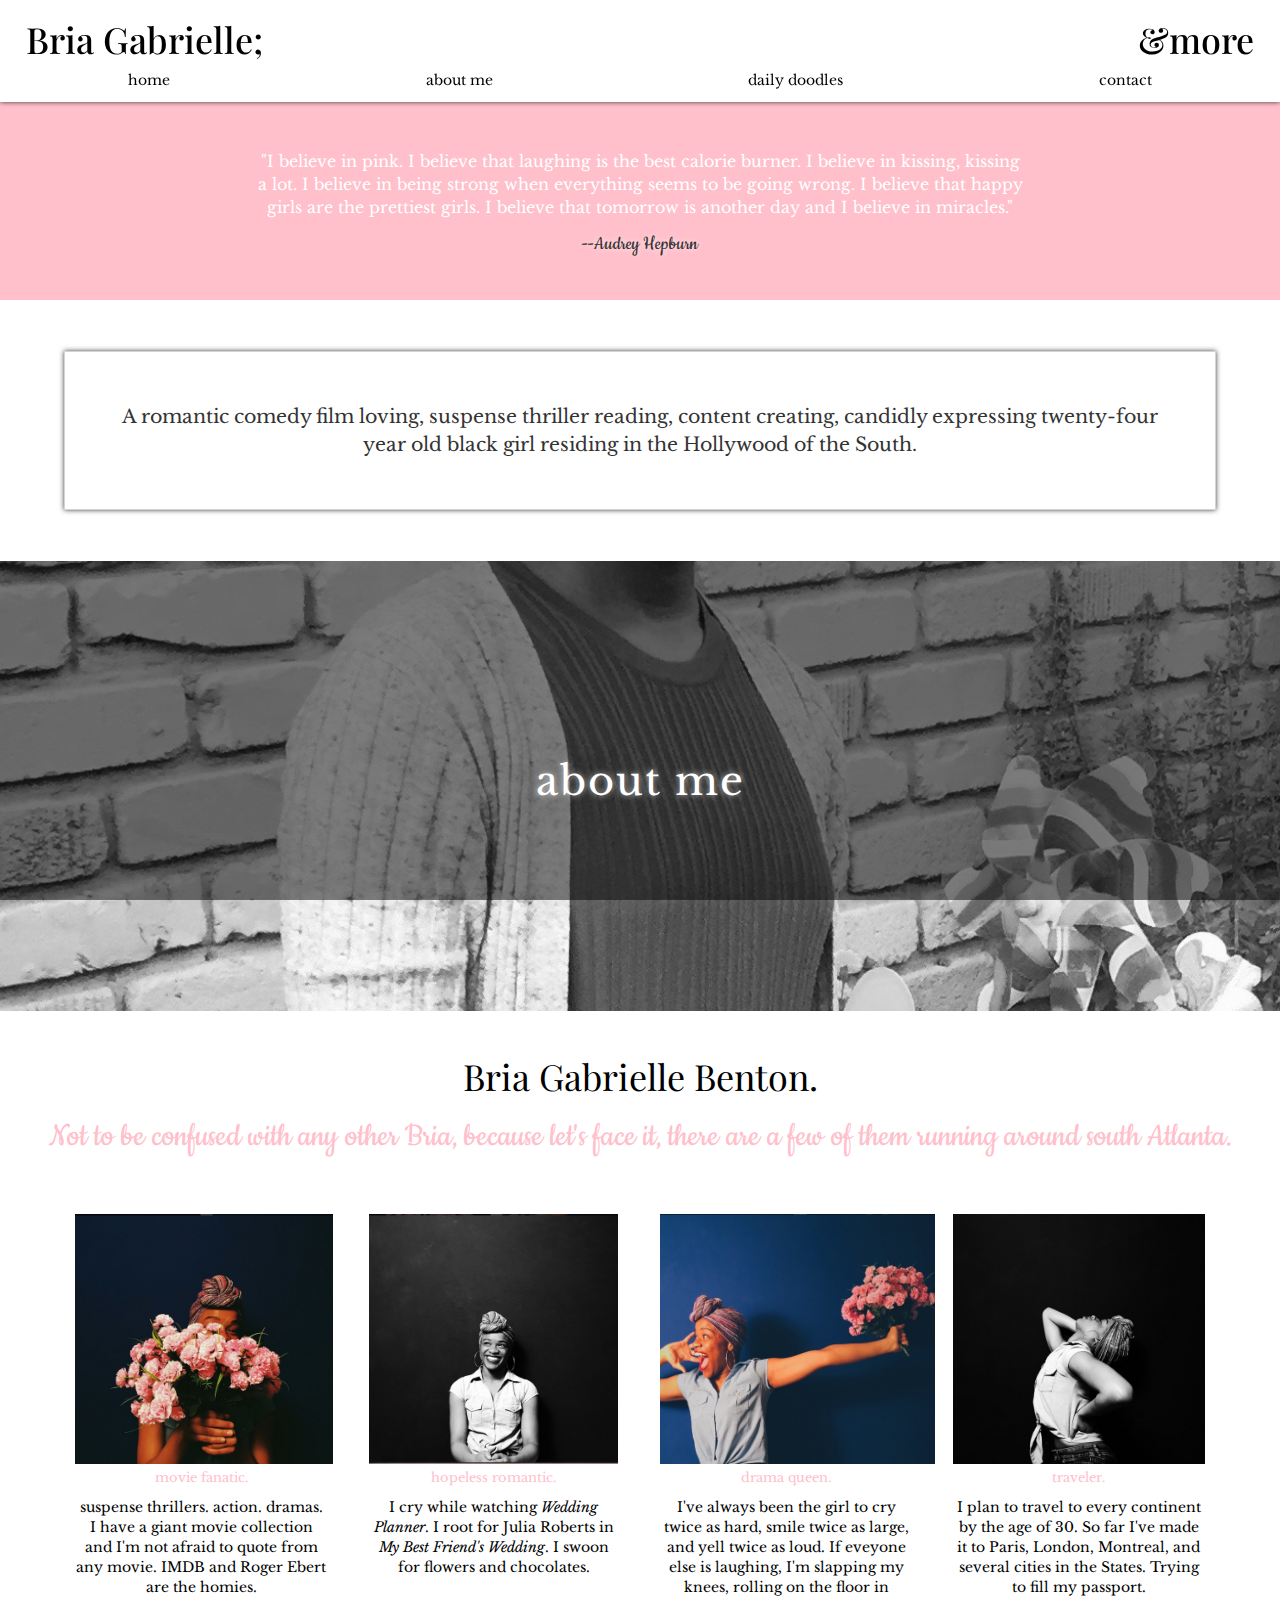
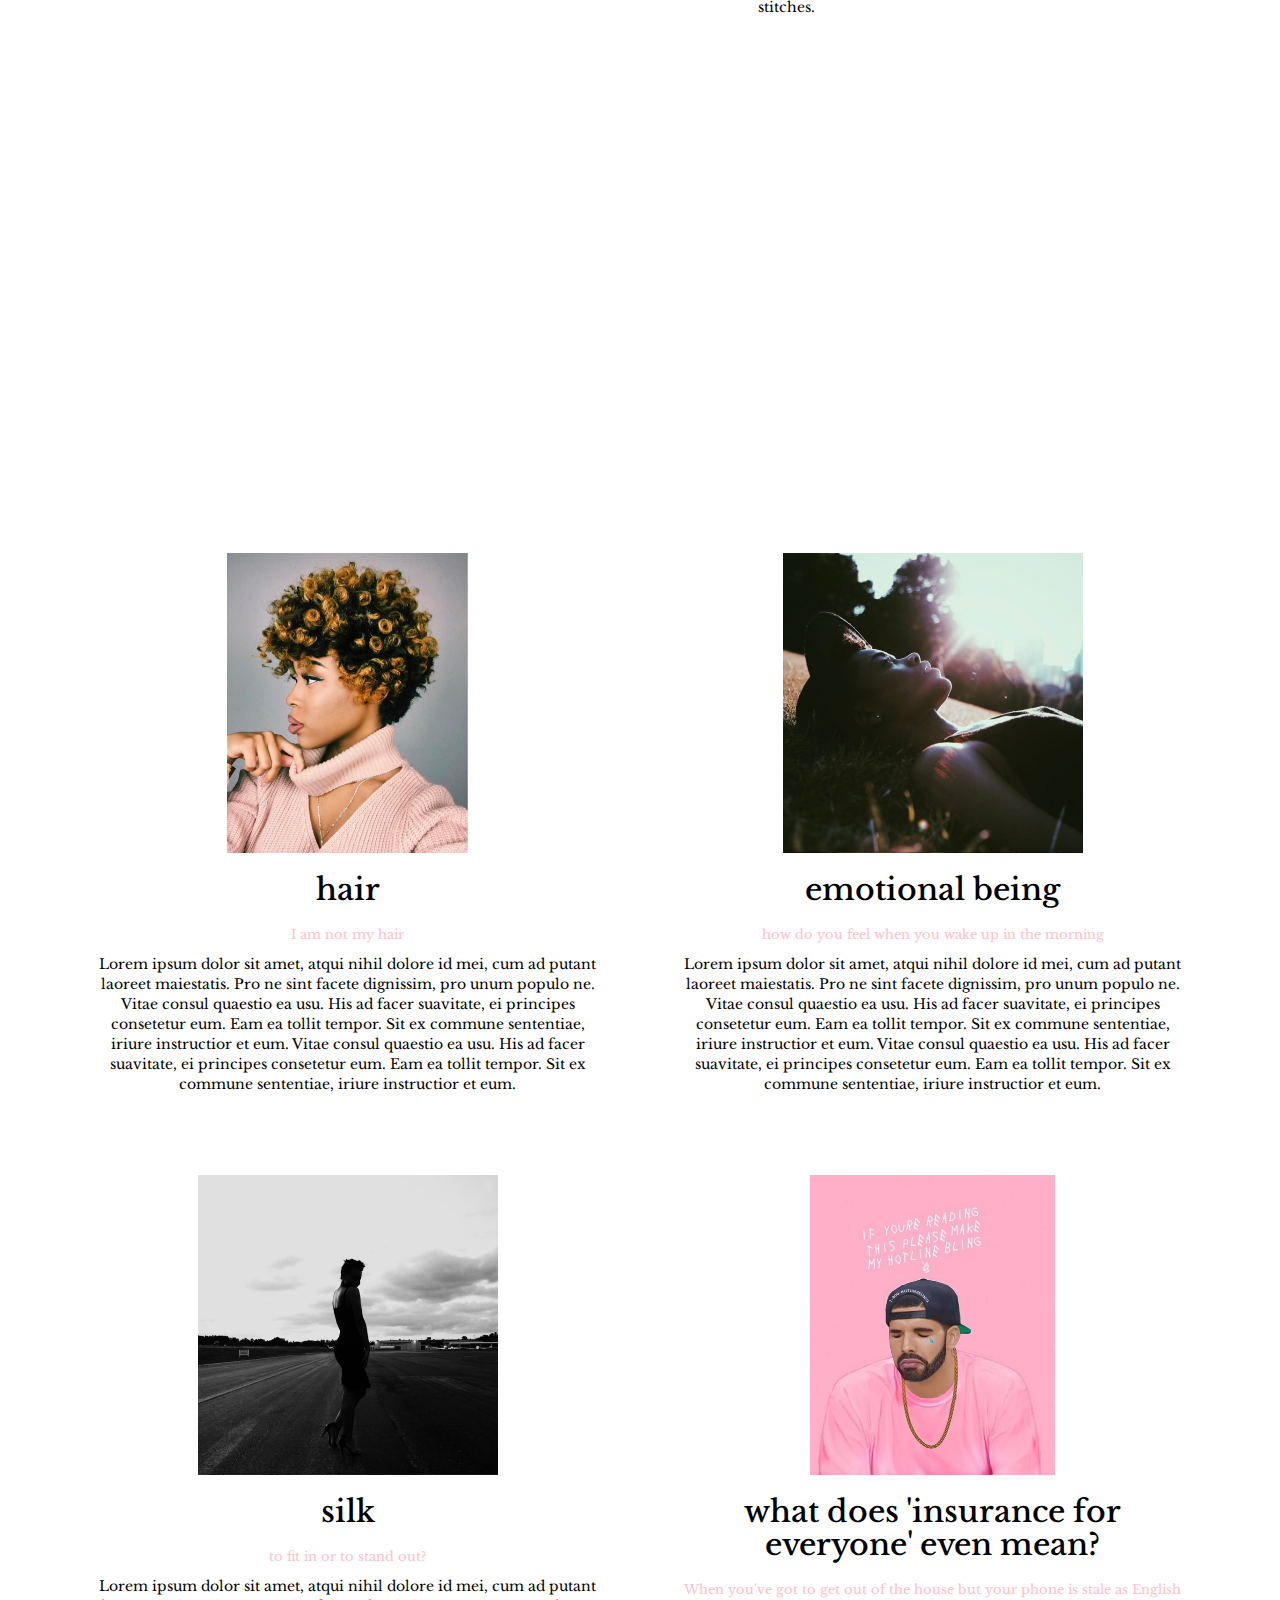
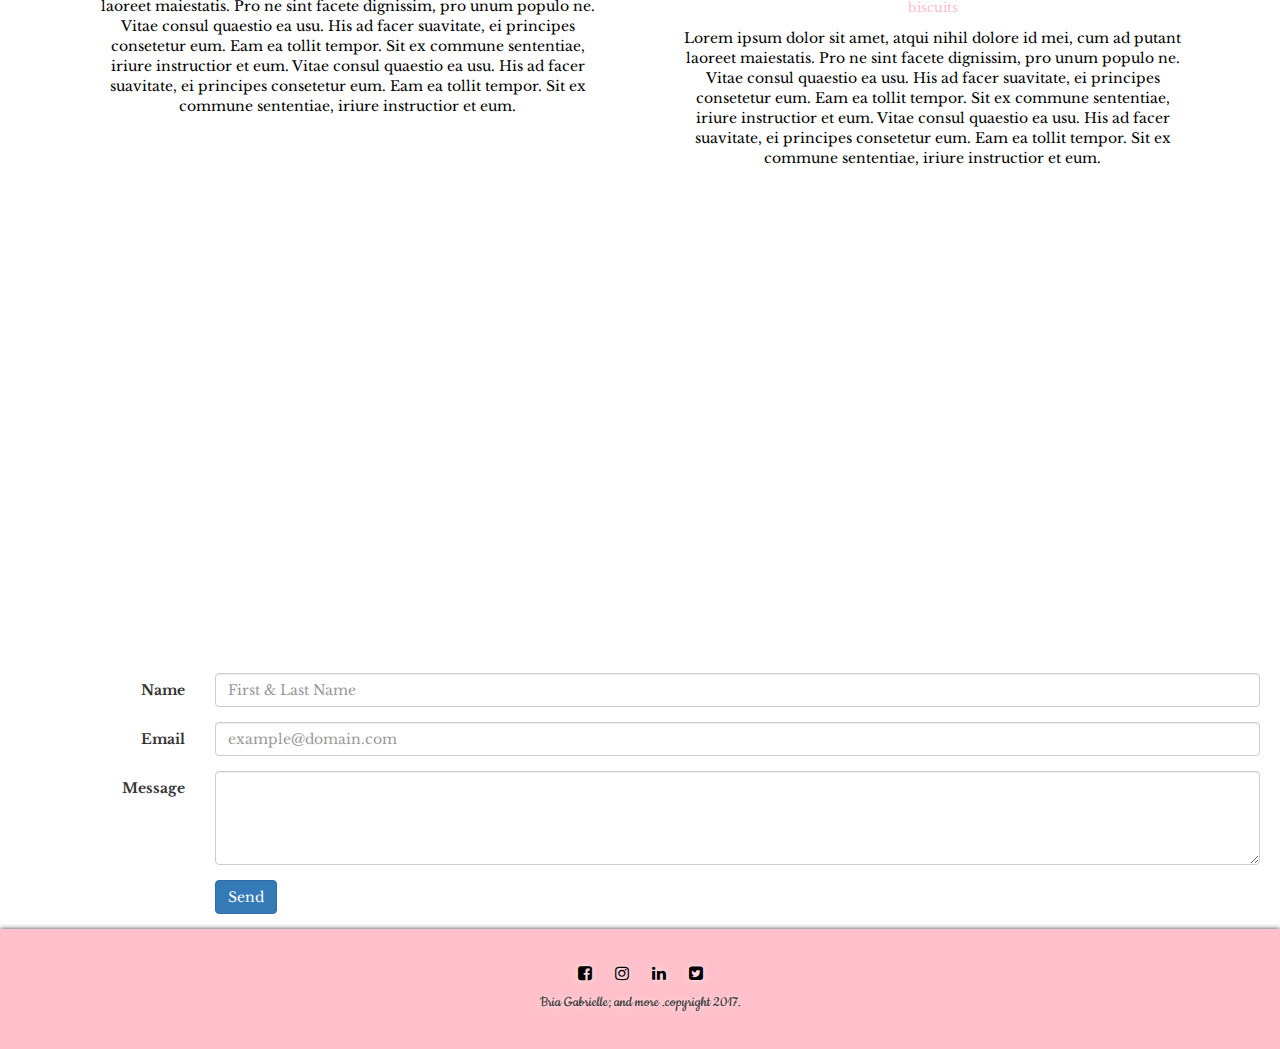
==== commit d346a0d9: "final commit" ====
--- a/index.html
+++ b/index.html
@@ -170,7 +170,7 @@
 			<a href="https://twitter.com/herdiscretion">
 				<i class="fa fa-twitter-square social" aria-hidden="true"></i>
 			</a>
-			<p>Bria Gabrielle; copyright 2017.</p>
+			<p>Bria Gabrielle; and more .copyright 2017. </p>
 		</div>
 	</footer>
 </body>
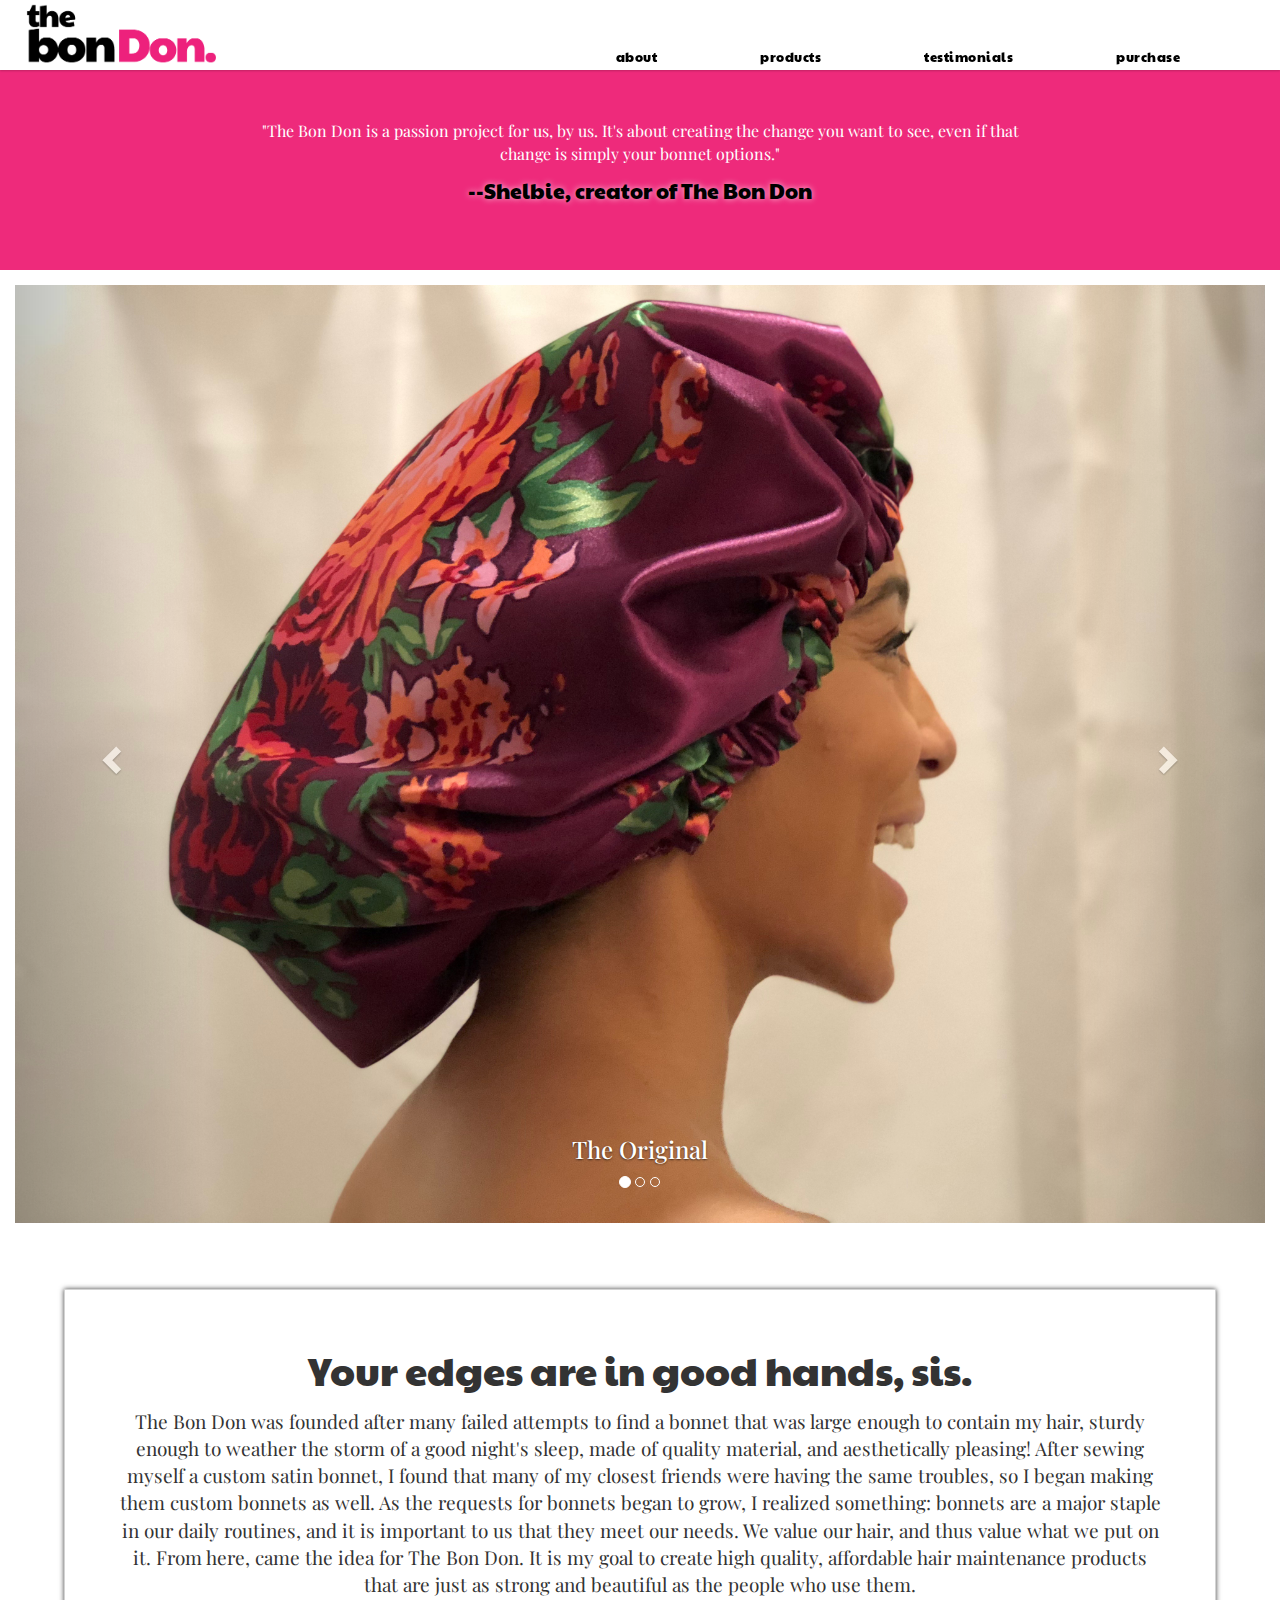
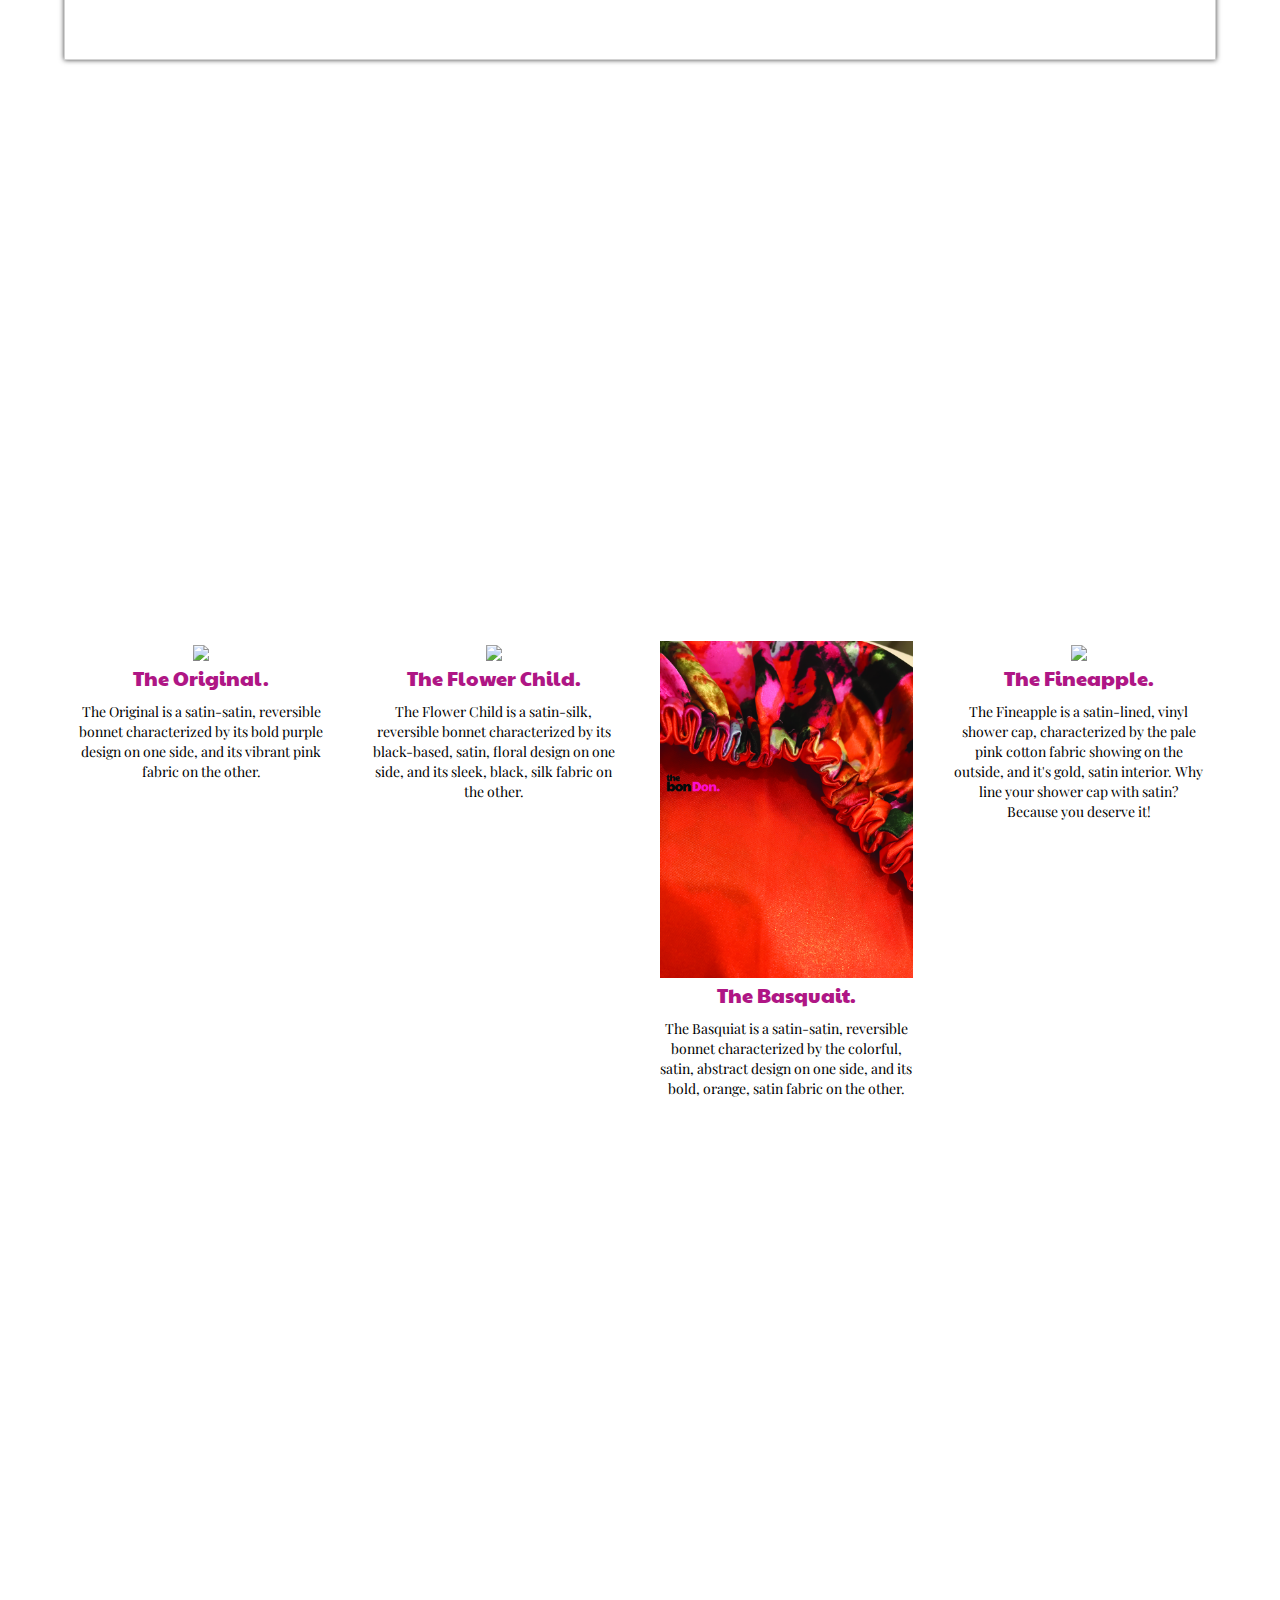
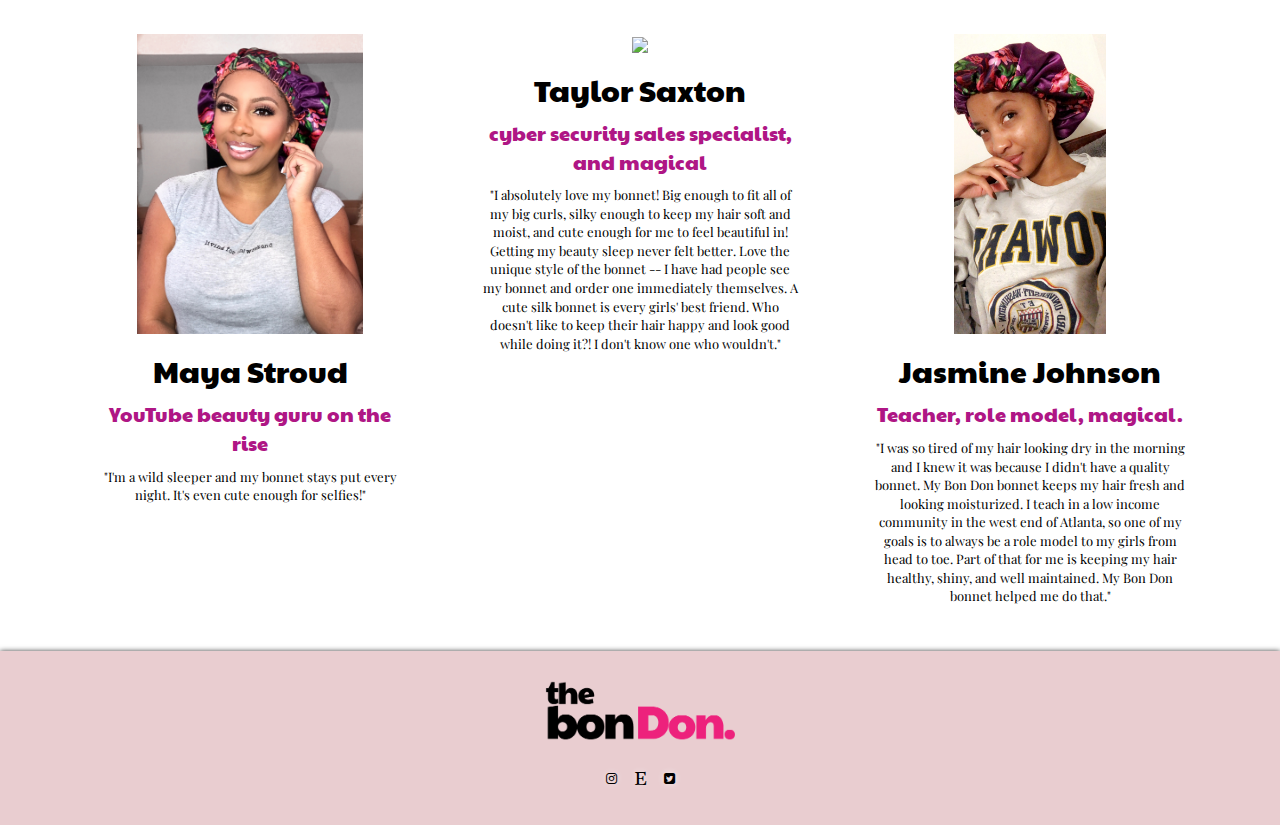
==== commit 59378ced: "first commit" ====
--- a/index.html
+++ b/index.html
@@ -2,176 +2,195 @@
 <html>
 <head>
 	<link rel="stylesheet" href="https://maxcdn.bootstrapcdn.com/bootstrap/3.3.7/css/bootstrap.min.css" integrity="sha384-BVYiiSIFeK1dGmJRAkycuHAHRg32OmUcww7on3RYdg4Va+PmSTsz/K68vbdEjh4u" crossorigin="anonymous">
+	<script src="https://ajax.googleapis.com/ajax/libs/jquery/2.1.1/jquery.min.js"></script>
+	<script src="https://maxcdn.bootstrapcdn.com/bootstrap/3.3.7/js/bootstrap.min.js" integrity="sha384-Tc5IQib027qvyjSMfHjOMaLkfuWVxZxUPnCJA7l2mCWNIpG9mGCD8wGNIcPD7Txa" crossorigin="anonymous"></script>
 	<link rel="stylesheet" type="text/css" href="css/stylegab.css">
-	<link href="https://fonts.googleapis.com/css?family=Cookie|Libre+Baskerville|Playfair+Display" rel="stylesheet">
-	<link rel="shortcut icon" type="image/x-icon" href="http://unsplash.it/100">
+	<link href="https://fonts.googleapis.com/css?family=Anton|Paytone+One|Playfair+Display|Raleway|Source+Sans+Pro" rel="stylesheet">
+	<link rel="shortcut icon" type="image/x-icon" href="images/tbD.png">
 	<link rel="stylesheet" href="css/font-awesome/css/font-awesome.min.css"> 
-	<script
-  src="http://code.jquery.com/jquery-3.1.1.js"
-  integrity="sha256-16cdPddA6VdVInumRGo6IbivbERE8p7CQR3HzTBuELA="
-  crossorigin="anonymous"></script>
-  <script type="text/javascript" src="js/script.js"></script>
+	<script src="http://code.jquery.com/jquery-3.1.1.js" integrity="sha256-16cdPddA6VdVInumRGo6IbivbERE8p7CQR3HzTBuELA=" crossorigin="anonymous"></script>
+  	<script type="text/javascript" src="js/script.js"></script>
 	
-	<title>Bria Gabrielle;</title>
+	<title>The Bon Don</title>
 </head>
 
 <body>
+	
+	
+	<div class="header-cont">
+		<header>
+			
+			<div class="Logo">
+				<a href="#top">
+					<img src="images/bondon_logo.png" height="80">
+				</a>
+			</div> 
+			<div class="navigate">
+				<ul class="menu">
+					<li>
+						<a class="NavBar" href="#top">about</a>
+					</li>
+					<li>
+						<a class="NavBar" href="#products">products</a>
+					</li>
+					<li>
+						<a class="NavBar" href="#testimonials">testimonials</a>
+					</li>
+					<li>
+						<a class="NavBar" href="https://www.etsy.com/shop/simplywoo">purchase</a>
+					</li>
+				</ul>
+			</div>
+		</header>
+	</div>
 
 	<a name="top">
 
-	<div class="header-cont">
-		<header>
-			<h1 class="Bria">Bria Gabrielle;</h1>
-			<h1 class="icon"><a href="https://www.facebook.com/">&amp;more</a></h1>
-			<nav>
-				<a class="navBar" href="#top">home</a>
-				<a class="navBar" href="#about">about me</a>
-				<a class="navBar" href="#dailydoodles">daily doodles</a>
-				<a class="navBar" href="#contact">contact</a>
-			</nav>
-		</header>
-		
-	</div>
-
 	<div class="quotebox">
 		<p class="quote">
-			"I believe in pink. I believe that laughing is the best calorie burner. I believe in kissing, kissing a lot. I believe in being strong when everything seems to be going wrong. I believe that happy girls are the prettiest girls. I believe that tomorrow is another day and I believe in miracles." 
-			<p class="author">--Audrey Hepburn</p>
+			"The Bon Don is a passion project for us, by us. It's about creating the change you want to see, even if that change is simply your bonnet options." 
+			<p class="author">--Shelbie, creator of The Bon Don</p>
 		</p>
 	</div>
 
+	<div class="cascade">
+		<div id="myCarousel" class="carousel slide" data-ride="carousel">
+		  <!-- Indicators -->
+		  <ol class="carousel-indicators">
+		    <li data-target="#myCarousel" data-slide-to="0" class="active"></li>
+		    <li data-target="#myCarousel" data-slide-to="1"></li>
+		    <li data-target="#myCarousel" data-slide-to="2"></li>
+		  </ol>
+
+		  <!-- Wrapper for slides -->
+		  <div class="carousel-inner">
+		    <div class="item active">
+		      <img class="d-block img-fluid" src="images/autumnprofile.jpg" alt="Original">
+		      <div class="carousel-caption">
+		        <h3>The Original</h3>
+		        <p></p>
+		      </div>
+		    </div>
+
+		    <div class="item">
+		      <img class="d-block img-fluid" src="images/ayanaprofile.jpg" alt="ThePrep">
+		      <div class="carousel-caption">
+		        <h3>The Prep</h3>
+		        <p></p>
+		      </div>
+		    </div>
+
+		    <div class="item">
+		      <img class="d-block img-fluid" src="images/fineapple.jpg" alt="Fineapple">
+		      <div class="carousel-caption">
+		        <h3>The Fineapple</h3>
+		        <p></p>
+		      </div>
+		    </div>
+		  </div>
+		  <!-- Left and right controls -->
+		  <a class="left carousel-control" href="#myCarousel" data-slide="prev">
+		    <span class="glyphicon glyphicon-chevron-left"></span>
+		    <span class="sr-only">Previous</span>
+		  </a>
+		  <a class="right carousel-control" href="#myCarousel" data-slide="next">
+		    <span class="glyphicon glyphicon-chevron-right"></span>
+		    <span class="sr-only">Next</span>
+		  </a>
+		</div>
+	</div>
+	
 	<div>
 		<div class="blurb">
-			<div class="quickbio">A romantic comedy film loving, suspense thriller reading, content creating, candidly expressing twenty-four year old black girl residing in the Hollywood of the South.</div>
+			<div class="quickbio"> 
+				<p class="boldword"> Your edges are in good hands, sis. </p>
+
+				<p> The Bon Don was founded after many failed attempts to find a bonnet that was large enough to contain my hair, sturdy enough to weather the storm of a good night's sleep, made of quality material, and aesthetically pleasing! After sewing myself a custom satin bonnet, I found that many of my closest friends were having the same troubles, so I began making them custom bonnets as well. As the requests for bonnets began to grow, I realized something: bonnets are a major staple in our daily routines, and it is important to us that they meet our needs. We value our hair, and thus value what we put on it. From here, came the idea for The Bon Don. It is my goal to create high quality, affordable hair maintenance products that are just as strong and beautiful as the people who use them. </p>
+				</div>
 		</div>
 	</div>
 
-	<a name="about">
+	<a name="products">
 
-	<div class="aboutparallax">
-		<div class="title">about me</div>
+	<div class="productparallax">
+		<div class="title">Products</div>
 	</div>
 	<div class="about">
 		<div class="intro">
-			<p>Bria Gabrielle Benton.</p> 
-			<p class="cursive">Not to be confused with any other Bria, because let's face it, there are a few of them running around south Atlanta.
-			</p>
-
 		</div>
 			<div class="container">
 				<div class="row">
 					<div class="hats moviebuff post col-md-3 col-xs-12 col-sm-6">
-						<img src="images/color_flower.png" height="250">
-						<p class="subhead">movie fanatic.</p>
-						<p>suspense thrillers. action. dramas. I have a giant movie collection and I'm not afraid to quote from any movie. IMDB and Roger Ebert are the homies. </p>
+						<img src="images/theoriginal.jpg" width="100%">
+						<p class="subhead">The Original.</p>
+						<p>The Original is a satin-satin, reversible bonnet characterized by its bold purple design on one side, and its vibrant pink fabric on the other.</p>
 					</div> 
 					<div class="hats romantic post col-md-3 col-xs-12 col-sm-6">
-						<img src="images/bw_smile.png" height="250">
-						<p class="subhead">hopeless romantic.</p>
-						<p>I cry while watching <i>Wedding Planner</i>. I root for Julia Roberts in <i>My Best Friend's Wedding</i>. I swoon for flowers and chocolates. </p>
+						<img src="images/flowerchild.jpg" width="100%">
+						<p class="subhead">The Flower Child.</p>
+						<p>The Flower Child is a satin-silk, reversible bonnet characterized by its black-based, satin, floral design on one side, and its sleek, black, silk fabric on the other.</p>
 					</div>
 					<div class="hats dramaqueen post col-md-3 col-xs-12 col-sm-6">
-						<img src="images/color_excite.png" height="250" width="275">
-						<p class="subhead">drama queen.</p>
-						<p>
-						I've always been the girl to cry twice as hard, smile twice as large, and yell twice as loud. If eveyone else is laughing, I'm slapping my knees, rolling on the floor in stitches. 
-						</p>
+						<img src="images/Basquiat.jpg" width="100%">
+						<p class="subhead">The Basquait.</p>
+						<p>The Basquiat is a satin-satin, reversible bonnet characterized by the colorful, satin, abstract design on one side, and its bold, orange, satin fabric on the other. </p>
 					</div>
 					<div class="hats worldly post col-md-3 col-xs-12 col-sm-6">
-						<img src="images/bw_up.png" height="250">
-						<p class="subhead">traveler.</p>
-						<p>I plan to travel to every continent by the age of 30. So far I've made it to Paris, London, Montreal, and several cities in the States. Trying to fill my passport.</p>
+						<img src="images/fineapple1.jpg" width="100%">
+						<p class="subhead">The Fineapple.</p>
+						<p>The Fineapple is a satin-lined, vinyl shower cap, characterized by the pale pink cotton fabric showing on the outside, and it's gold, satin interior. Why line your shower cap with satin? Because you deserve it! </p>
 					</div>
 				</div>
 			</div>
 	</div>
 
-	<a name="dailydoodles">
+	<a name="testimonials">
 
-	<div class="doodleparallax">
-		<div class="title">daily doodles</div>
+	<div class="testparallax">
+		<div class="title">Testimonials</div>
 	</div>
 
 	<section class="container">
 		<div class="row">
-		<article class="blogpost col-md-6">
-			<div class="image"><img src= "images/hair.png" height="300px"></div>
-			<h2>hair</h2>
-			<p class="subhead">I am not my hair</p>
-			<p class="content">Lorem ipsum dolor sit amet, atqui nihil dolore id mei, cum ad putant laoreet maiestatis. Pro ne sint facete dignissim, pro unum populo ne. Vitae consul quaestio ea usu. His ad facer suavitate, ei principes consetetur eum. Eam ea tollit tempor. Sit ex commune sententiae, iriure instructior et eum. Vitae consul quaestio ea usu. His ad facer suavitate, ei principes consetetur eum. Eam ea tollit tempor. Sit ex commune sententiae, iriure instructior et eum.</p>
+		<article class="blogpost col-md-4">
+			<div class="image"><img src= "images/mayatest.jpg" height="300px"></div>
+			<h2>Maya Stroud</h2>
+			<p class="subhead">YouTube beauty guru on the rise</p>
+			<p class="content">"I'm a wild sleeper and my bonnet stays put every night. It's even cute enough for selfies!"</p>
 		</article>
 
-		<article class="blogpost col-md-6">
-			<div class="image"><img src= "images/kayla.png" height="300px" width="300px"></div>
-			<h2>emotional being</h2>
-			<p class="subhead">how do you feel when you wake up in the morning</p>
-			<p class="content">Lorem ipsum dolor sit amet, atqui nihil dolore id mei, cum ad putant laoreet maiestatis. Pro ne sint facete dignissim, pro unum populo ne. Vitae consul quaestio ea usu. His ad facer suavitate, ei principes consetetur eum. Eam ea tollit tempor. Sit ex commune sententiae, iriure instructior et eum. Vitae consul quaestio ea usu. His ad facer suavitate, ei principes consetetur eum. Eam ea tollit tempor. Sit ex commune sententiae, iriure instructior et eum.</p>
+		<article class="blogpost col-md-4">
+			<div class="image"><img src= "images/taylortest.jpg" height="300px"></div>
+			<h2>Taylor Saxton</h2>
+			<p class="subhead">cyber security sales specialist, and magical</p>
+			<p class="content">"I absolutely love my bonnet! Big enough to fit all of my big curls, silky enough to keep my hair soft and moist, and cute enough for me to feel beautiful in! Getting my beauty sleep never felt better. Love the unique style of the bonnet -- I have had people see my bonnet and order one immediately themselves. A cute silk bonnet is every girls' best friend. Who doesn't like to keep their hair happy and look good while doing it?! I don't know one who wouldn't."</p>
 		</article>
 
-		<article class="blogpost col-md-6">
-			<div class="image"><img src= "images/kayla-black.png" height="300px" width="300px"></div>
-			<h2>silk</h2>
-			<p class="subhead">to fit in or to stand out?</p>
-			<p class="content">Lorem ipsum dolor sit amet, atqui nihil dolore id mei, cum ad putant laoreet maiestatis. Pro ne sint facete dignissim, pro unum populo ne. Vitae consul quaestio ea usu. His ad facer suavitate, ei principes consetetur eum. Eam ea tollit tempor. Sit ex commune sententiae, iriure instructior et eum. Vitae consul quaestio ea usu. His ad facer suavitate, ei principes consetetur eum. Eam ea tollit tempor. Sit ex commune sententiae, iriure instructior et eum.</p>
-		</article>
-
-		<article class="blogpost col-md-6">
-			<div class="image"><img src= "images/hotline-bling.png" height="300px"></div>
-			<h2>what does 'insurance for everyone' even mean?</h2>
-			<p class="subhead">When you've got to get out of the house but your phone is stale as English biscuits</p>
-			<p class="content">Lorem ipsum dolor sit amet, atqui nihil dolore id mei, cum ad putant laoreet maiestatis. Pro ne sint facete dignissim, pro unum populo ne. Vitae consul quaestio ea usu. His ad facer suavitate, ei principes consetetur eum. Eam ea tollit tempor. Sit ex commune sententiae, iriure instructior et eum. Vitae consul quaestio ea usu. His ad facer suavitate, ei principes consetetur eum. Eam ea tollit tempor. Sit ex commune sententiae, iriure instructior et eum.</p>
+		<article class="blogpost col-md-4">
+			<div class="image"><img src= "images/alanetest.jpg" height="300px"></div>
+			<h2>Jasmine Johnson</h2>
+			<p class="subhead">Teacher, role model, magical.</p>
+			<p class="content">"I was so tired of my hair looking dry in the morning and I knew it was because I didn't have a quality bonnet. My Bon Don bonnet keeps my hair fresh and looking moisturized. I teach in a low income community in the west end of Atlanta, so one of my goals is to always be a role model to my girls from head to toe. Part of that for me is keeping my hair healthy, shiny, and well maintained. My Bon Don bonnet helped me do that."</p>
 		</article>
 
 		</div>
 	</section>
-	<a name="contact"></a>
-
-	<div class="contactparallax">
-		<div class="title">contact me</div>
-	</div>
-
-	<form class="form-horizontal" role="form" method="post" action="index.php">
-		<div class="form-group">
-			<label for="name" class="col-sm-2 control-label">Name</label>
-			<div class="col-sm-10">
-				<input type="text" class="form-control" id="name" name="name" placeholder="First & Last Name" value="">
-			</div>
-		</div>
-		<div class="form-group">
-			<label for="email" class="col-sm-2 control-label">Email</label>
-			<div class="col-sm-10">
-				<input type="email" class="form-control" id="email" name="email" placeholder="example@domain.com" value="">
-			</div>
-		</div>
-		<div class="form-group">
-			<label for="message" class="col-sm-2 control-label">Message</label>
-			<div class="col-sm-10">
-				<textarea class="form-control" rows="4" name="message"></textarea>
-			</div>
-		</div>
-		<div class="form-group">
-			<div class="col-sm-10 col-sm-offset-2">
-				<input id="submit" name="submit" type="submit" value="Send" class="btn btn-primary">
-			</div>
-		</div>	
-	</form>
+	
 
 	<footer>
 		<div class="socialmedia">
-			<a href="https://www.facebook.com/briabenton316">
-				<i class="fa fa-facebook-square social" aria-hidden="true"></i>
-			</a>
-			<a href="https://www.instagram.com/herdiscretion/">
+			<div><img src="images/bondon_logo.png" height="80"></div>
+			<a href="https://www.instagram.com/thebondon/">
 				<i class="fa fa-instagram social" aria-hidden="true"></i>
 			</a>
-			<a href="https://www.linkedin.com/in/briabenton316">
-				<i class="fa fa-linkedin social" aria-hidden="true"></i>
+			<a href="https://www.etsy.com/shop/simplywoo">
+				<i class="fa fa-etsy" aria-hidden="true"></i>
 			</a>
-			<a href="https://twitter.com/herdiscretion">
+			<a href="https://twitter.com/shel_allsmiles">
 				<i class="fa fa-twitter-square social" aria-hidden="true"></i>
 			</a>
-			<p>Bria Gabrielle; and more .copyright 2017. </p>
+			
 		</div>
 	</footer>
 </body>
-</html>+</html>
--- a/css/stylegab.css
+++ b/css/stylegab.css
@@ -1,26 +1,33 @@
 body {
-	font-family: 'Libre Baskerville', serif;
+	font-family: 'Playfair Display', serif;
 }
 .header-cont {
 	position: fixed;
-	top: 0;
-	width: 100%;
+    height: 70px;
+    width: 100%;
+    top: 0;
+    left: 0;
+    vertical-align: middle;
+    background: #fff;
+    box-shadow: 0 1px 2px 0 rgba(0,0,0,0.2);
+    z-index: 802;
 }
-.Bria {
+.Logo {
 	float:left;
 	padding-left: 2%;
-	font-family:'Playfair Display', serif;
-}
-.icon {
-	float: right;
-	position: relative;
-	margin-top: 20px;
-	padding-right: 2%;
-	font-family:'Playfair Display', serif;
 }
 a{
 	text-decoration: none;
 	color: black;
+	font-size: 13px;
+    font-weight: 400;
+}
+.NavBar {
+
+	display: inline-block;
+	line-height: 75px;
+	letter-spacing: .5px;
+	padding: 20px 100px 0px 0px;
 }
 a:unvisited {
 	color: black;
@@ -31,25 +38,34 @@
 	text-decoration: none;
 }
 a:hover {
-	color: pink;
+	color: #AF1685;
 	text-decoration: none;
 }
-header {
-	margin: 0 auto;
-	background-color: white;
-	box-shadow: 0 0 5px rgba(0,0,0,.75);
-	padding-bottom: 1%;	
-}
-nav {
-	clear: both;
-	display: flex;
+.navigate {
+	float: right;
+	display: block;
 	justify-content: space-around;
 }
+li {
+	display: inline;
+	font-family: 'Paytone One', sans-serif;
+}
+.menu {
+	list-style: none;
+	text-align: left;
+}
+.cascade {
+	padding: 1.5rem;
+    margin-right: 0;
+    margin-bottom: 0;
+    margin-left: 0;
+    border-width: .2rem;
+}
 .quotebox {
-	margin-top: 100px;
+	margin-top: 70px;
 	text-align: center;
 	min-height: 200px;
-	background-color: pink;
+	background-color: #EE2A7B;
 }
 .quote {
 	color: white;
@@ -61,7 +77,8 @@
 .author {
 	text-shadow: 0px 0px 6px rgba(255,255,255,0.7);
 	font-size: 21px;
-	font-family: 'Cookie', cursive;
+	font-family: 'Paytone One', sans-serif;
+
 }
 .quickbio {
 	font-size: 19px;
@@ -75,22 +92,15 @@
 	box-shadow: 0 0 5px rgba(0,0,0,.75);
 	border: lightgrey solid 1px;
 }
-.aboutparallax {
-	background-image: linear-gradient( rgba(0, 0, 0, 0.5), rgba(0, 0, 0, 0.5) ), url(../images/IMG_0116.jpg); 
+.productparallax {
+	background-image: linear-gradient( rgba(0, 0, 0, 0.5), rgba(0, 0, 0, 0.5) ), url(../images/autumnprofile.jpg); 
 	min-height: 450px;
 	background-repeat: no-repeat;
 	background-size: cover;
 	background-attachment: fixed;
 }
-.doodleparallax {
-	background-image: linear-gradient( rgba(0, 0, 0, 0.5), rgba(0, 0, 0, 0.5) ), url(../images/pinkdoodle.jpg); 
-	min-height: 450px;
-	background-repeat: no-repeat;
-	background-size: cover;
-	background-attachment: fixed;
-}
-.contactparallax {
-	background-image: linear-gradient( rgba(0, 0, 0, 0.5), rgba(0, 0, 0, 0.5) ), url(../images/bwabout.jpg); 
+.testparallax {
+	background-image: linear-gradient( rgba(0, 0, 0, 0.5), rgba(0, 0, 0, 0.5) ), url(../images/ayanaprofile.jpg); 
 	min-height: 450px;
 	background-repeat: no-repeat;
 	background-size: cover;
@@ -103,6 +113,7 @@
 	letter-spacing: 2px;
 	padding: 15%;
 	text-shadow: 0px 0px 6px rgba(255,255,255,0.7);
+	font-family: 'Paytone One', sans-serif;
 }
 .about {
 	text-align: center;
@@ -114,9 +125,9 @@
 	padding: 20px;
 	font-family:'Playfair Display', serif;
 }
-.cursive {
-	font-family: 'Cookie', cursive;
-	color: pink;
+.boldword {
+	font-family: 'Paytone One', sans-serif;
+	font-size: 40px;
 }
 .container {
 	position: relative;
@@ -128,10 +139,14 @@
 .post {
 	font-size: 14px;
 }
+h2 {
+	font-family: 'Paytone One', sans-serif;
+}
 .subhead {
-	color: pink;
-	padding-top: 2%;
-	font-size: 13px;
+	font-family: 'Paytone One', sans-serif;
+	color: #AF1685;
+	padding-top: 1%;
+	font-size: 20px;
 }
 .blogpost {
 	color: black;
@@ -139,27 +154,21 @@
 	width: 0 auto;
 	margin: 0 auto;
 	text-align: center;
-}	
-.contactme {
-	padding: 10%;
-	display: block;
-	margin: 0 auto;
-	position: relative;
 }
 .form-horizontal {
 	padding-top: 10px;
 	padding-right: 20px;
 }
 footer {
-	background-color: pink;
+	background-color: #E9CDD0;
 	padding-top: 2%;
 	padding-bottom: 2%;
 	font-size: 16px;
 	text-align: center;
-	font-family: 'Cookie', cursive;
+	font-family:'Playfair Display', serif;
 	box-shadow: 0 0 5px rgba(0,0,0,.75);
 	text-shadow: 0px 0px 6px rgba(255,255,255,0.7);
 }
 .social {
-	padding:10px;
+	padding:15px;
 }
